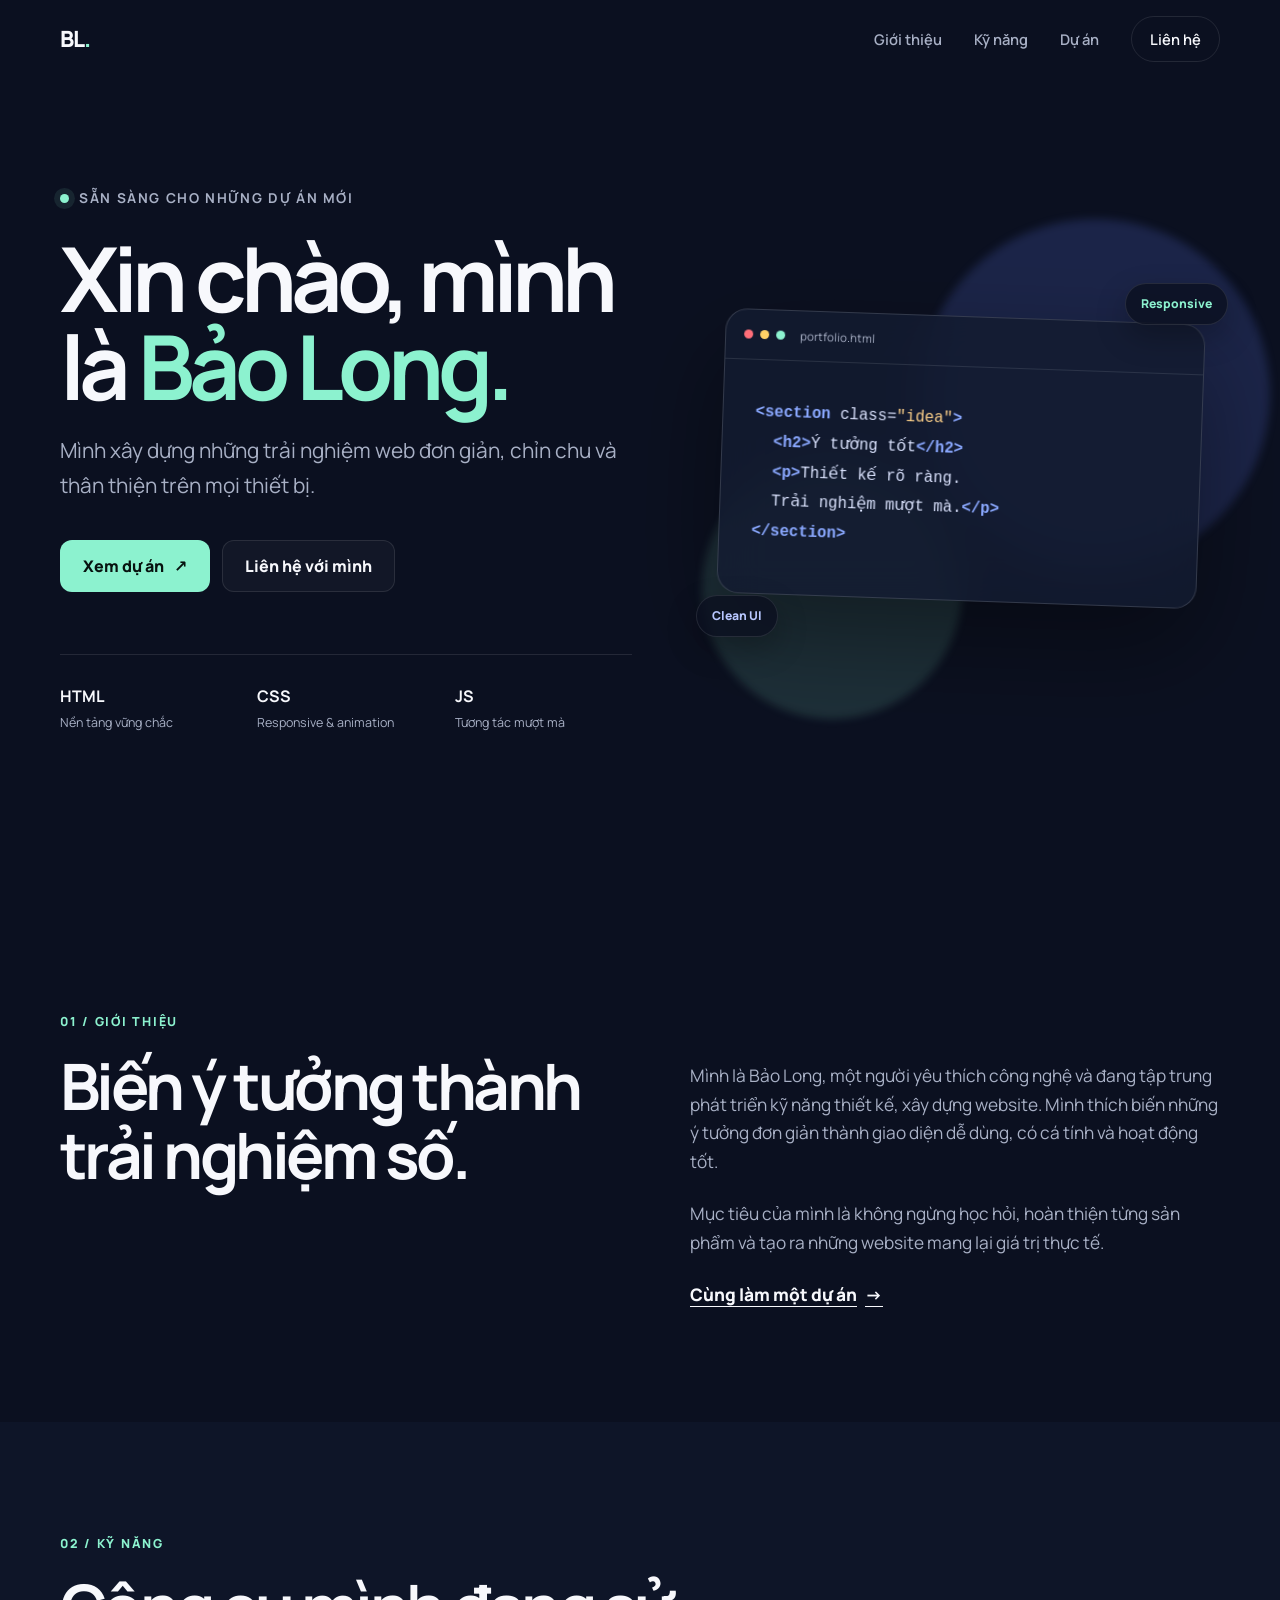
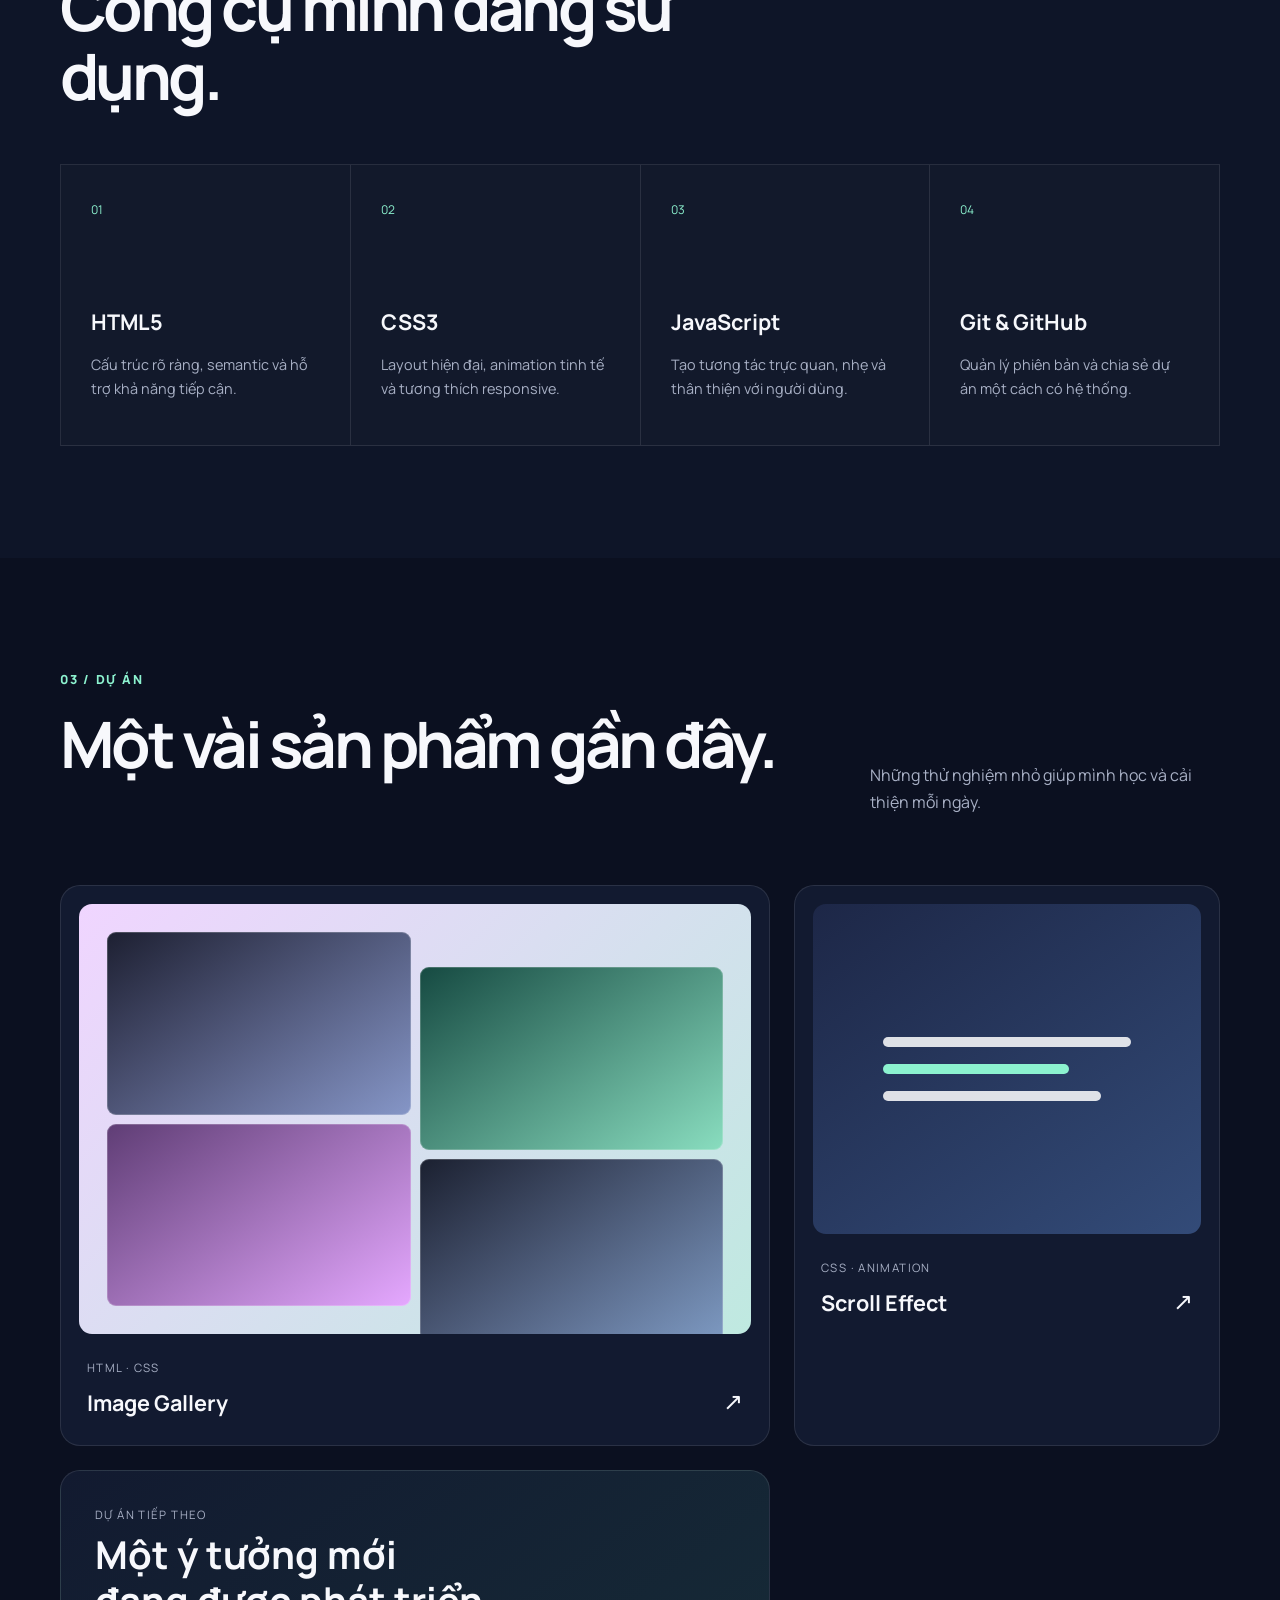
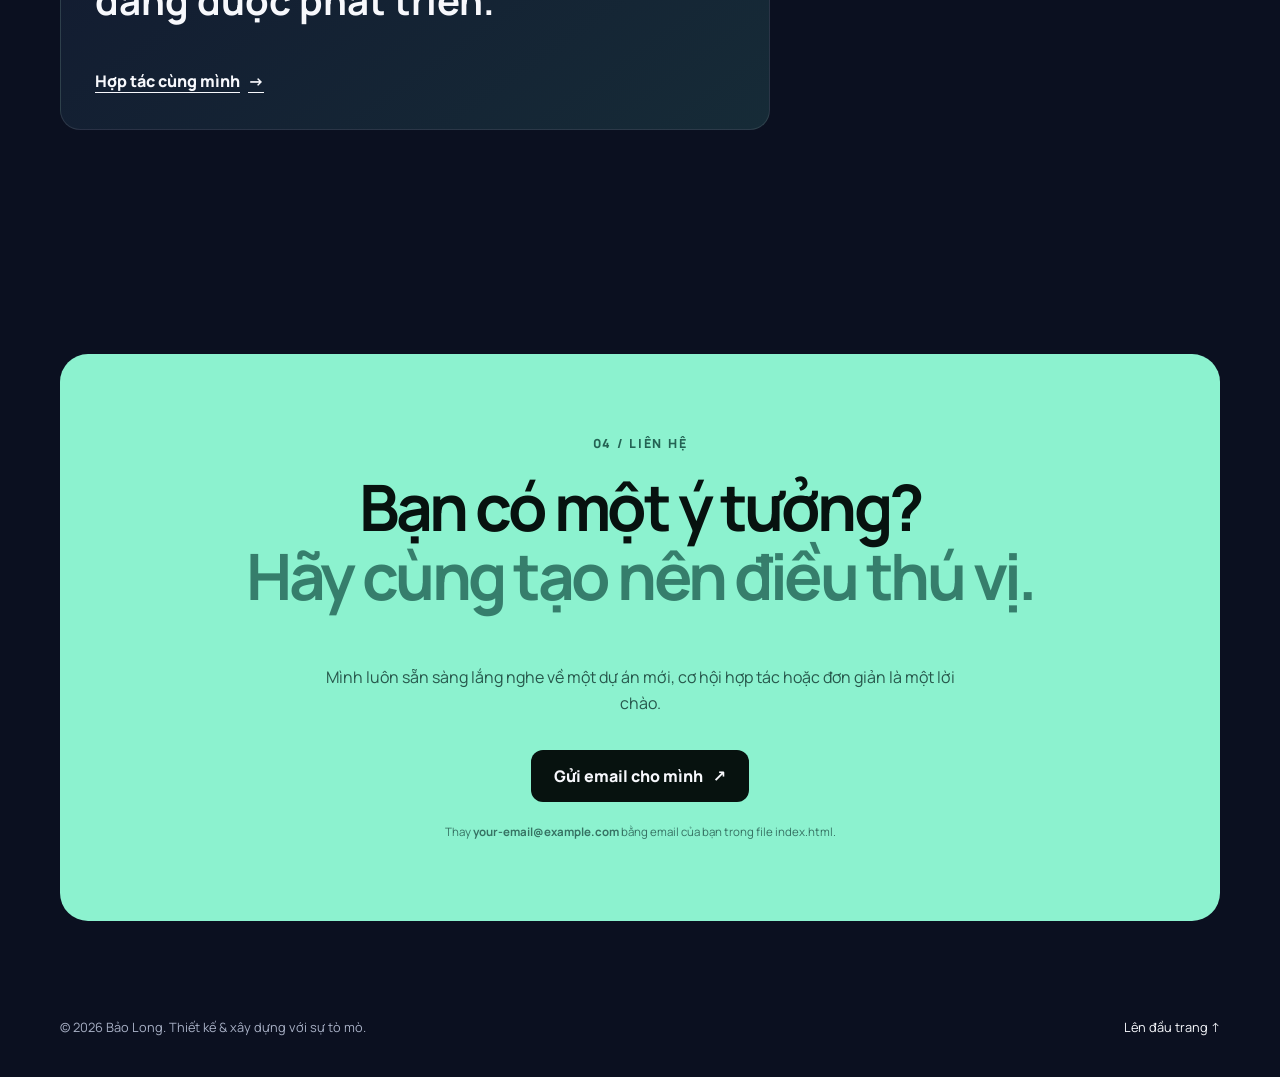
==== index.html @ 9b41d4f9 "restart project" ====
<!DOCTYPE html>
<html lang="vi">
<head>
  <meta charset="UTF-8">
  <meta name="viewport" content="width=device-width, initial-scale=1.0">
  <meta name="description" content="Portfolio cá nhân của Bảo Long — nơi giới thiệu kỹ năng, dự án và thông tin liên hệ.">
  <meta name="theme-color" content="#0b1020">
  <title>Bảo Long | Portfolio</title>
  <link rel="preconnect" href="https://fonts.googleapis.com">
  <link rel="preconnect" href="https://fonts.gstatic.com" crossorigin>
  <link href="https://fonts.googleapis.com/css2?family=Manrope:wght@400;500;600;700;800&display=swap" rel="stylesheet">
  <link rel="stylesheet" href="style.css">
  <script src="script.js" defer></script>
</head>
<body>
  <a class="skip-link" href="#main-content">Đi tới nội dung chính</a>

  <header class="site-header" id="top">
    <div class="container nav-wrap">
      <a class="logo" href="#top" aria-label="Trang chủ Bảo Long">BL<span>.</span></a>
      <button class="menu-toggle" type="button" aria-label="Mở menu" aria-expanded="false" aria-controls="main-nav">
        <span></span><span></span><span></span>
      </button>
      <nav class="main-nav" id="main-nav" aria-label="Điều hướng chính">
        <a href="#about">Giới thiệu</a>
        <a href="#skills">Kỹ năng</a>
        <a href="#projects">Dự án</a>
        <a class="nav-cta" href="#contact">Liên hệ</a>
      </nav>
    </div>
  </header>

  <main id="main-content">
    <section class="hero section">
      <div class="container hero-grid">
        <div class="hero-copy reveal">
          <p class="eyebrow"><span class="status-dot"></span> Sẵn sàng cho những dự án mới</p>
          <h1>Xin chào, mình là <span>Bảo Long.</span></h1>
          <p class="hero-lead">Mình xây dựng những trải nghiệm web đơn giản, chỉn chu và thân thiện trên mọi thiết bị.</p>
          <div class="hero-actions">
            <a class="button button-primary" href="#projects">Xem dự án <span aria-hidden="true">↗</span></a>
            <a class="button button-ghost" href="#contact">Liên hệ với mình</a>
          </div>
          <div class="hero-meta" aria-label="Thông tin nhanh">
            <div><strong>HTML</strong><span>Nền tảng vững chắc</span></div>
            <div><strong>CSS</strong><span>Responsive & animation</span></div>
            <div><strong>JS</strong><span>Tương tác mượt mà</span></div>
          </div>
        </div>
        <div class="hero-visual reveal" aria-hidden="true">
          <div class="orb orb-one"></div>
          <div class="orb orb-two"></div>
          <div class="code-card">
            <div class="code-top"><i></i><i></i><i></i><span>portfolio.html</span></div>
            <pre><code><b>&lt;section</b> class=<em>"idea"</em><b>&gt;</b>
  <b>&lt;h2&gt;</b>Ý tưởng tốt<b>&lt;/h2&gt;</b>
  <b>&lt;p&gt;</b>Thiết kế rõ ràng.
  Trải nghiệm mượt mà.<b>&lt;/p&gt;</b>
<b>&lt;/section&gt;</b></code></pre>
          </div>
          <div class="floating-tag tag-one">Responsive</div>
          <div class="floating-tag tag-two">Clean UI</div>
        </div>
      </div>
    </section>

    <section class="section" id="about">
      <div class="container about-grid">
        <div class="section-heading reveal">
          <p class="kicker">01 / Giới thiệu</p>
          <h2>Biến ý tưởng thành trải nghiệm số.</h2>
        </div>
        <div class="about-copy reveal">
          <p>Mình là Bảo Long, một người yêu thích công nghệ và đang tập trung phát triển kỹ năng thiết kế, xây dựng website. Mình thích biến những ý tưởng đơn giản thành giao diện dễ dùng, có cá tính và hoạt động tốt.</p>
          <p>Mục tiêu của mình là không ngừng học hỏi, hoàn thiện từng sản phẩm và tạo ra những website mang lại giá trị thực tế.</p>
          <a class="text-link" href="#contact">Cùng làm một dự án <span aria-hidden="true">→</span></a>
        </div>
      </div>
    </section>

    <section class="section skills-section" id="skills">
      <div class="container">
        <div class="section-heading reveal">
          <p class="kicker">02 / Kỹ năng</p>
          <h2>Công cụ mình đang sử dụng.</h2>
        </div>
        <div class="skills-grid">
          <article class="skill-card reveal"><span>01</span><h3>HTML5</h3><p>Cấu trúc rõ ràng, semantic và hỗ trợ khả năng tiếp cận.</p></article>
          <article class="skill-card reveal"><span>02</span><h3>CSS3</h3><p>Layout hiện đại, animation tinh tế và tương thích responsive.</p></article>
          <article class="skill-card reveal"><span>03</span><h3>JavaScript</h3><p>Tạo tương tác trực quan, nhẹ và thân thiện với người dùng.</p></article>
          <article class="skill-card reveal"><span>04</span><h3>Git & GitHub</h3><p>Quản lý phiên bản và chia sẻ dự án một cách có hệ thống.</p></article>
        </div>
      </div>
    </section>

    <section class="section" id="projects">
      <div class="container">
        <div class="section-heading projects-heading reveal">
          <div><p class="kicker">03 / Dự án</p><h2>Một vài sản phẩm gần đây.</h2></div>
          <p>Những thử nghiệm nhỏ giúp mình học và cải thiện mỗi ngày.</p>
        </div>
        <div class="projects-grid">
          <a class="project-card project-featured reveal" href="image.html">
            <div class="project-art art-gallery"><span></span><span></span><span></span><span></span></div>
            <div class="project-info"><div><p>HTML · CSS</p><h3>Image Gallery</h3></div><span class="project-arrow" aria-hidden="true">↗</span></div>
          </a>
          <a class="project-card reveal" href="scroll.html">
            <div class="project-art art-scroll"><div><i></i><i></i><i></i></div></div>
            <div class="project-info"><div><p>CSS · Animation</p><h3>Scroll Effect</h3></div><span class="project-arrow" aria-hidden="true">↗</span></div>
          </a>
          <article class="project-card project-next reveal">
            <div><p>Dự án tiếp theo</p><h3>Một ý tưởng mới đang được phát triển.</h3></div>
            <a class="text-link" href="#contact">Hợp tác cùng mình <span aria-hidden="true">→</span></a>
          </article>
        </div>
      </div>
    </section>

    <section class="section contact-section" id="contact">
      <div class="container contact-card reveal">
        <p class="kicker">04 / Liên hệ</p>
        <h2>Bạn có một ý tưởng?<br><span>Hãy cùng tạo nên điều thú vị.</span></h2>
        <p>Mình luôn sẵn sàng lắng nghe về một dự án mới, cơ hội hợp tác hoặc đơn giản là một lời chào.</p>
        <a class="button button-light" href="mailto:your-email@example.com">Gửi email cho mình <span aria-hidden="true">↗</span></a>
        <p class="contact-note">Thay <strong>your-email@example.com</strong> bằng email của bạn trong file index.html.</p>
      </div>
    </section>
  </main>

  <footer class="site-footer">
    <div class="container footer-inner">
      <p>© <span id="year"></span> Bảo Long. Thiết kế & xây dựng với sự tò mò.</p>
      <a href="#top">Lên đầu trang ↑</a>
    </div>
  </footer>
</body>
</html>
---- style.css ----
:root {
  --bg: #0b1020;
  --surface: #121a30;
  --surface-soft: #161f38;
  --text: #f7f8fc;
  --muted: #a8b0c5;
  --line: rgba(255,255,255,.1);
  --accent: #8cf2cf;
  --accent-2: #8aa8ff;
  --max: 1160px;
}

* { box-sizing: border-box; }
html { scroll-behavior: smooth; }
body { margin: 0; background: var(--bg); color: var(--text); font-family: "Manrope", system-ui, sans-serif; line-height: 1.65; }
a { color: inherit; }
button, a { -webkit-tap-highlight-color: transparent; }
.container { width: min(calc(100% - 40px), var(--max)); margin-inline: auto; }
.section { padding: 112px 0; scroll-margin-top: 80px; }
.skip-link { position: fixed; top: -80px; left: 16px; z-index: 99; padding: 12px 18px; border-radius: 10px; background: var(--accent); color: #07120f; font-weight: 800; transition: top .2s; }
.skip-link:focus { top: 16px; }

.site-header { position: fixed; inset: 0 0 auto; z-index: 20; border-bottom: 1px solid transparent; transition: background .3s, border-color .3s; }
.site-header.scrolled { background: rgba(11,16,32,.88); border-color: var(--line); backdrop-filter: blur(16px); }
.nav-wrap { min-height: 78px; display: flex; align-items: center; justify-content: space-between; }
.logo { font-size: 1.4rem; font-weight: 800; text-decoration: none; letter-spacing: -.04em; }
.logo span { color: var(--accent); }
.main-nav { display: flex; align-items: center; gap: 32px; }
.main-nav a { color: var(--muted); text-decoration: none; font-size: .92rem; font-weight: 600; transition: color .2s; }
.main-nav a:hover, .main-nav a:focus-visible { color: var(--text); }
.main-nav .nav-cta { padding: 10px 18px; border: 1px solid var(--line); border-radius: 999px; color: var(--text); }
.menu-toggle { display: none; width: 44px; height: 44px; border: 1px solid var(--line); border-radius: 12px; background: transparent; }
.menu-toggle span { display: block; width: 20px; height: 2px; margin: 4px auto; background: var(--text); transition: .2s; }

.hero { min-height: 100svh; display: grid; place-items: center; padding-top: 130px; overflow: hidden; }
.hero-grid { display: grid; grid-template-columns: 1.05fr .95fr; gap: 70px; align-items: center; }
.eyebrow { display: inline-flex; align-items: center; gap: 10px; margin: 0 0 24px; color: var(--muted); font-size: .85rem; font-weight: 700; text-transform: uppercase; letter-spacing: .12em; }
.status-dot { width: 9px; height: 9px; border-radius: 50%; background: var(--accent); box-shadow: 0 0 0 6px rgba(140,242,207,.09); }
h1, h2, h3, p { margin-top: 0; }
h1 { max-width: 760px; margin-bottom: 24px; font-size: clamp(3.25rem, 7vw, 6.2rem); line-height: .98; letter-spacing: -.065em; }
h1 span { color: var(--accent); }
.hero-lead { max-width: 620px; color: var(--muted); font-size: clamp(1.05rem, 2vw, 1.3rem); }
.hero-actions { display: flex; flex-wrap: wrap; gap: 12px; margin-top: 38px; }
.button { display: inline-flex; align-items: center; justify-content: center; gap: 10px; min-height: 52px; padding: 0 22px; border: 1px solid transparent; border-radius: 12px; text-decoration: none; font-weight: 800; transition: transform .2s, background .2s, border-color .2s; }
.button:hover { transform: translateY(-2px); }
.button-primary { background: var(--accent); color: #07120f; }
.button-ghost { border-color: var(--line); background: rgba(255,255,255,.03); }
.hero-meta { display: grid; grid-template-columns: repeat(3, 1fr); gap: 20px; margin-top: 62px; padding-top: 28px; border-top: 1px solid var(--line); }
.hero-meta strong, .hero-meta span { display: block; }
.hero-meta strong { margin-bottom: 4px; font-size: 1rem; }
.hero-meta span { color: var(--muted); font-size: .78rem; }
.hero-visual { position: relative; min-height: 520px; display: grid; place-items: center; }
.code-card { position: relative; z-index: 2; width: min(100%, 480px); border: 1px solid rgba(255,255,255,.14); border-radius: 22px; overflow: hidden; background: rgba(18,26,48,.85); box-shadow: 0 40px 100px rgba(0,0,0,.4); transform: rotate(2deg); backdrop-filter: blur(20px); }
.code-top { display: flex; align-items: center; gap: 7px; padding: 15px 18px; border-bottom: 1px solid var(--line); color: var(--muted); font-size: .72rem; }
.code-top i { width: 9px; height: 9px; border-radius: 50%; background: #ff6e79; }
.code-top i:nth-child(2) { background: #ffd166; }
.code-top i:nth-child(3) { background: var(--accent); }
.code-top span { margin-left: 8px; }
pre { margin: 0; padding: 38px 32px 46px; color: #dce4ff; font: 500 clamp(.78rem, 1.5vw, .98rem)/1.9 ui-monospace, SFMono-Regular, Consolas, monospace; white-space: pre-wrap; }
code b { color: #8aa8ff; } code em { color: #ffd28a; font-style: normal; }
.orb { position: absolute; border-radius: 50%; filter: blur(4px); }
.orb-one { width: 350px; height: 350px; background: rgba(99,130,255,.18); top: 20px; right: -50px; }
.orb-two { width: 260px; height: 260px; background: rgba(140,242,207,.14); bottom: 0; left: 0; }
.floating-tag { position: absolute; z-index: 3; padding: 10px 15px; border: 1px solid var(--line); border-radius: 999px; background: rgba(11,16,32,.82); color: var(--accent); font-size: .76rem; font-weight: 800; box-shadow: 0 12px 30px rgba(0,0,0,.25); }
.tag-one { top: 84px; right: -8px; } .tag-two { bottom: 82px; left: -6px; color: #b8c7ff; }

.section-heading { max-width: 720px; margin-bottom: 54px; }
.kicker { margin-bottom: 18px; color: var(--accent); font-size: .78rem; font-weight: 800; text-transform: uppercase; letter-spacing: .14em; }
h2 { font-size: clamp(2.25rem, 5vw, 4.2rem); line-height: 1.08; letter-spacing: -.055em; }
.about-grid { display: grid; grid-template-columns: 1fr 1fr; gap: 100px; align-items: start; }
.about-copy { padding-top: 50px; color: var(--muted); font-size: 1.08rem; }
.about-copy p { margin-bottom: 24px; }
.text-link { display: inline-flex; gap: 8px; color: var(--text); font-weight: 800; text-underline-offset: 5px; }
.skills-section { background: #0e1528; }
.skills-grid { display: grid; grid-template-columns: repeat(4, 1fr); border-top: 1px solid var(--line); border-left: 1px solid var(--line); }
.skill-card { min-height: 280px; padding: 30px; border-right: 1px solid var(--line); border-bottom: 1px solid var(--line); background: rgba(255,255,255,.015); transition: background .25s, transform .25s; }
.skill-card:hover { z-index: 1; background: var(--surface-soft); transform: translateY(-6px); }
.skill-card > span { color: var(--accent); font-size: .75rem; }
.skill-card h3 { margin: 82px 0 14px; font-size: 1.35rem; }
.skill-card p { color: var(--muted); font-size: .9rem; }
.projects-heading { max-width: none; display: flex; align-items: end; justify-content: space-between; gap: 40px; }
.projects-heading > p { max-width: 350px; color: var(--muted); }
.projects-grid { display: grid; grid-template-columns: 1.25fr .75fr; gap: 24px; }
.project-card { display: block; padding: 18px; border: 1px solid var(--line); border-radius: 20px; background: var(--surface); text-decoration: none; transition: transform .25s, border-color .25s; }
.project-card:hover { transform: translateY(-5px); border-color: rgba(140,242,207,.4); }
.project-art { height: 330px; border-radius: 13px; overflow: hidden; background: #d8deff; }
.project-featured .project-art { height: 430px; }
.art-gallery { display: grid; grid-template-columns: 1fr 1fr; gap: 9px; padding: 28px; background: linear-gradient(135deg, #f0d5ff, #bfe9e0); }
.art-gallery span { border-radius: 9px; background: linear-gradient(145deg, rgba(11,16,32,.92), rgba(89,111,177,.65)); box-shadow: inset 0 0 0 1px rgba(255,255,255,.2); }
.art-gallery span:nth-child(2) { transform: translateY(35px); background: linear-gradient(145deg, #164a42, #89ddbf); }
.art-gallery span:nth-child(3) { background: linear-gradient(145deg, #5f3d75, #e5a8ff); }
.art-gallery span:nth-child(4) { transform: translateY(35px); }
.art-scroll { display: grid; place-items: center; background: linear-gradient(145deg, #1d2747, #334b78); }
.art-scroll > div { width: 64%; }
.art-scroll i { display: block; height: 10px; margin: 17px 0; border-radius: 99px; background: rgba(255,255,255,.85); }
.art-scroll i:nth-child(2) { width: 75%; background: var(--accent); }
.art-scroll i:nth-child(3) { width: 88%; }
.project-info { display: flex; justify-content: space-between; align-items: end; padding: 24px 8px 6px; }
.project-info p, .project-next p { margin-bottom: 8px; color: var(--muted); font-size: .72rem; text-transform: uppercase; letter-spacing: .12em; }
.project-info h3 { margin: 0; font-size: 1.35rem; }
.project-arrow { font-size: 1.5rem; }
.project-next { min-height: 260px; display: flex; flex-direction: column; justify-content: space-between; padding: 34px; background: linear-gradient(145deg, var(--surface), #162b37); }
.project-next h3 { max-width: 400px; font-size: clamp(1.5rem, 3vw, 2.4rem); line-height: 1.2; }
.contact-section { padding-bottom: 70px; }
.contact-card { padding: 80px; border-radius: 28px; background: var(--accent); color: #07120f; text-align: center; }
.contact-card .kicker { color: #246354; }
.contact-card h2 span { color: #367e6c; }
.contact-card > p:not(.kicker):not(.contact-note) { max-width: 650px; margin: 0 auto 34px; color: #27584c; }
.button-light { background: #07120f; color: var(--text); }
.contact-note { margin: 20px 0 0; font-size: .72rem; color: #367263; }
.site-footer { padding: 26px 0 38px; }
.footer-inner { display: flex; justify-content: space-between; gap: 20px; color: var(--muted); font-size: .8rem; }
.footer-inner p { margin: 0; }
.footer-inner a { text-decoration: none; color: var(--text); }

.reveal { opacity: 0; transform: translateY(24px); transition: opacity .7s ease, transform .7s ease; }
.reveal.visible { opacity: 1; transform: none; }
@media (prefers-reduced-motion: reduce) { html { scroll-behavior: auto; } .reveal { opacity: 1; transform: none; transition: none; } * { animation: none !important; } }

@media (max-width: 900px) {
  .section { padding: 88px 0; }
  .hero-grid, .about-grid { grid-template-columns: 1fr; gap: 42px; }
  .hero { padding-top: 140px; }
  .hero-visual { min-height: 400px; }
  .skills-grid { grid-template-columns: 1fr 1fr; }
  .projects-grid { grid-template-columns: 1fr; }
  .project-featured .project-art, .project-art { height: 360px; }
  .about-copy { padding-top: 0; }
}

@media (max-width: 680px) {
  .container { width: min(calc(100% - 28px), var(--max)); }
  .section { padding: 74px 0; }
  .nav-wrap { min-height: 68px; }
  .menu-toggle { display: block; z-index: 2; }
  .main-nav { position: absolute; top: 68px; left: 14px; right: 14px; display: none; flex-direction: column; align-items: stretch; gap: 4px; padding: 12px; border: 1px solid var(--line); border-radius: 16px; background: #10172b; box-shadow: 0 20px 50px rgba(0,0,0,.4); }
  .main-nav.open { display: flex; }
  .main-nav a { padding: 12px; }
  .main-nav .nav-cta { border: 0; border-radius: 9px; background: rgba(255,255,255,.05); }
  .menu-toggle.active span:nth-child(1) { transform: translateY(6px) rotate(45deg); }
  .menu-toggle.active span:nth-child(2) { opacity: 0; }
  .menu-toggle.active span:nth-child(3) { transform: translateY(-6px) rotate(-45deg); }
  .hero { min-height: auto; padding: 125px 0 70px; }
  h1 { font-size: clamp(3rem, 15vw, 4.5rem); }
  .hero-meta { grid-template-columns: 1fr; gap: 14px; }
  .hero-meta div { display: flex; justify-content: space-between; }
  .hero-visual { min-height: 330px; }
  .code-card { width: 94%; }
  pre { padding: 30px 20px 36px; }
  .floating-tag { display: none; }
  .skills-grid { grid-template-columns: 1fr; }
  .skill-card { min-height: 220px; }
  .skill-card h3 { margin-top: 48px; }
  .projects-heading { display: block; }
  .project-featured .project-art, .project-art { height: 280px; }
  .contact-card { padding: 56px 22px; border-radius: 20px; }
  .footer-inner { flex-direction: column; }
}
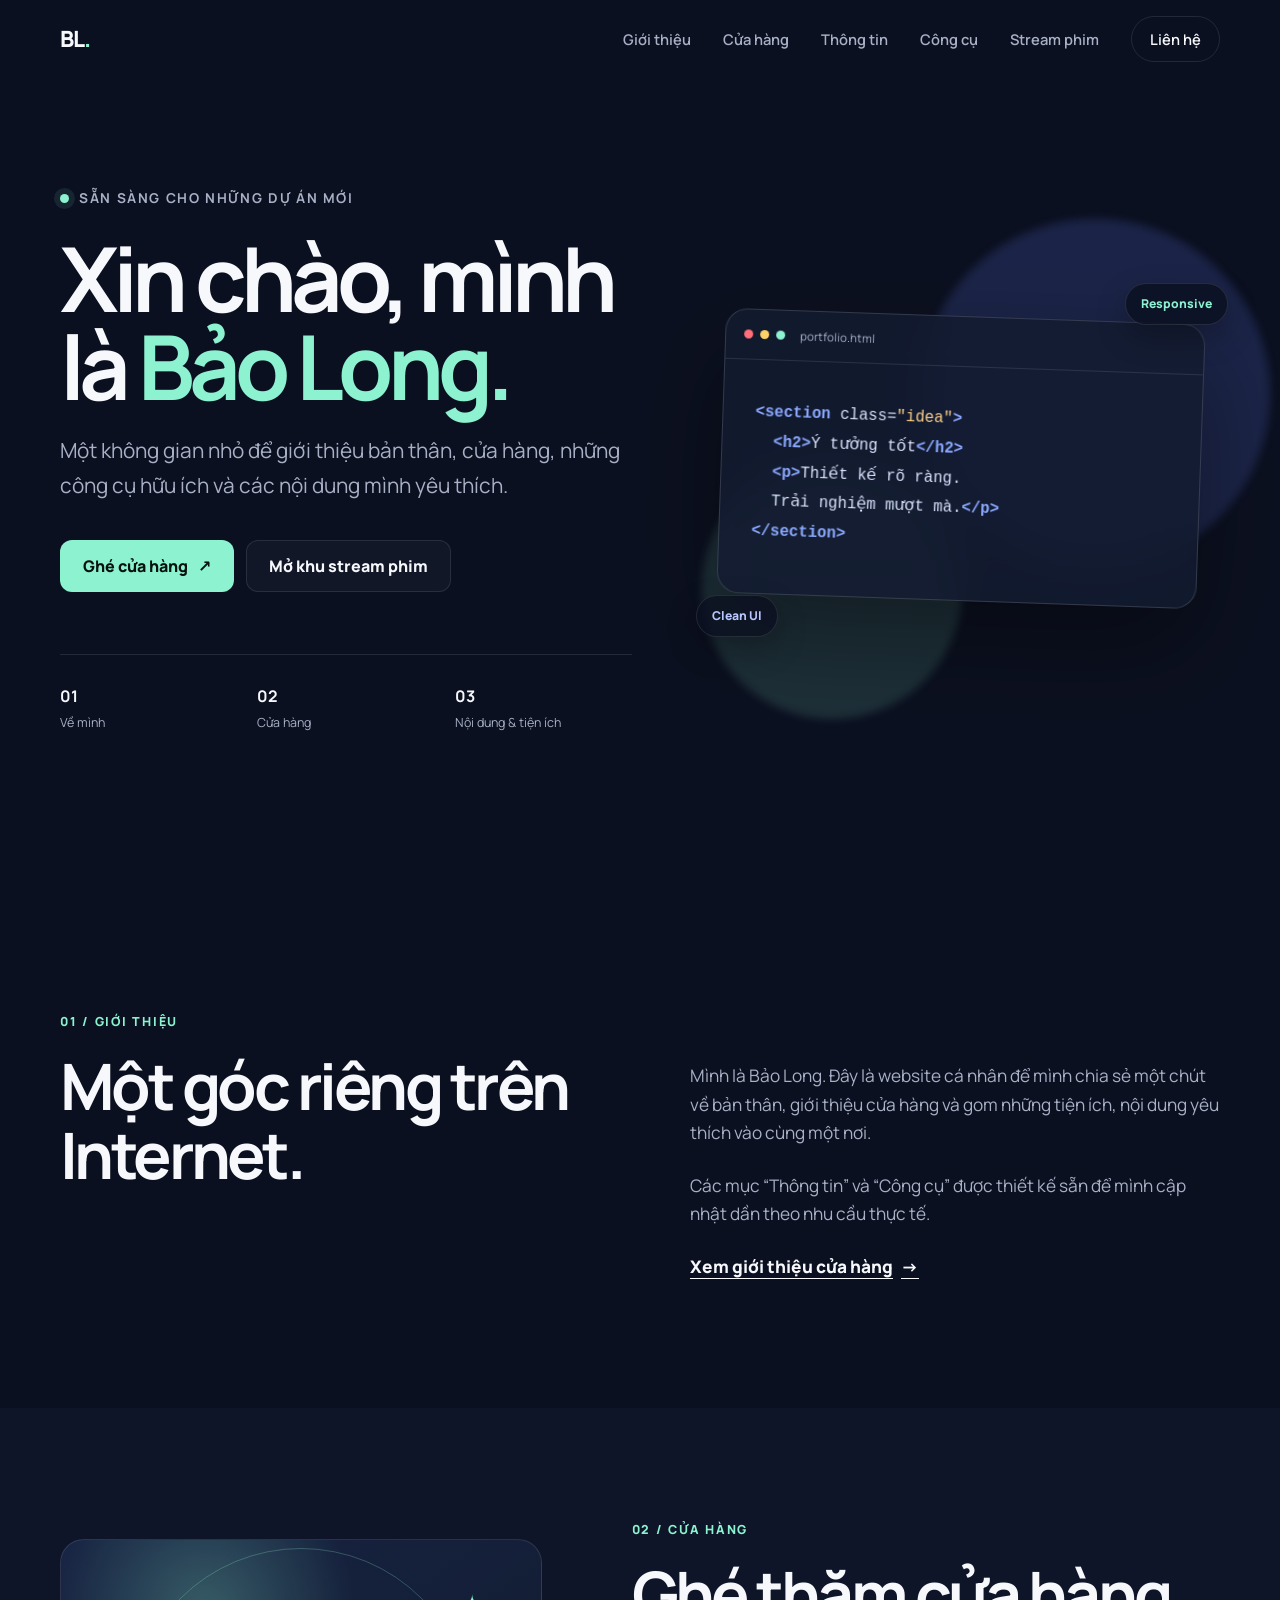
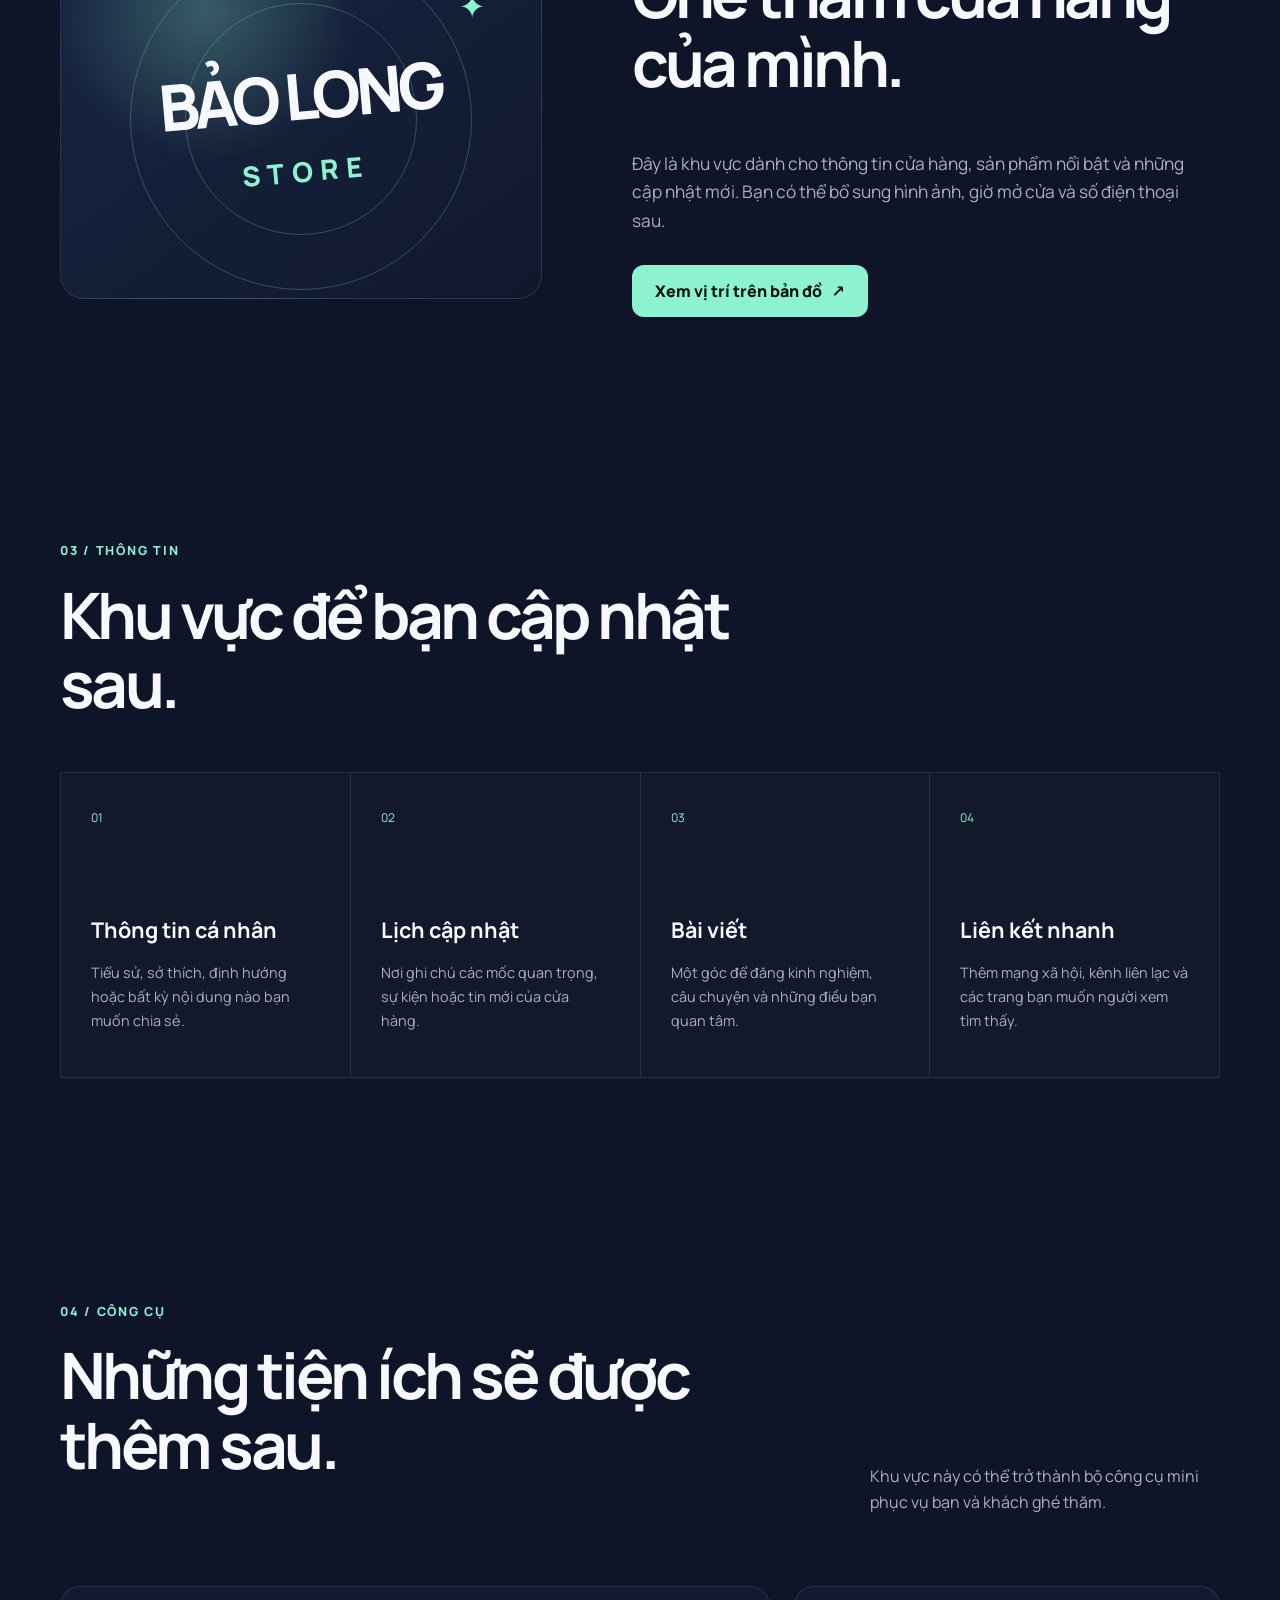
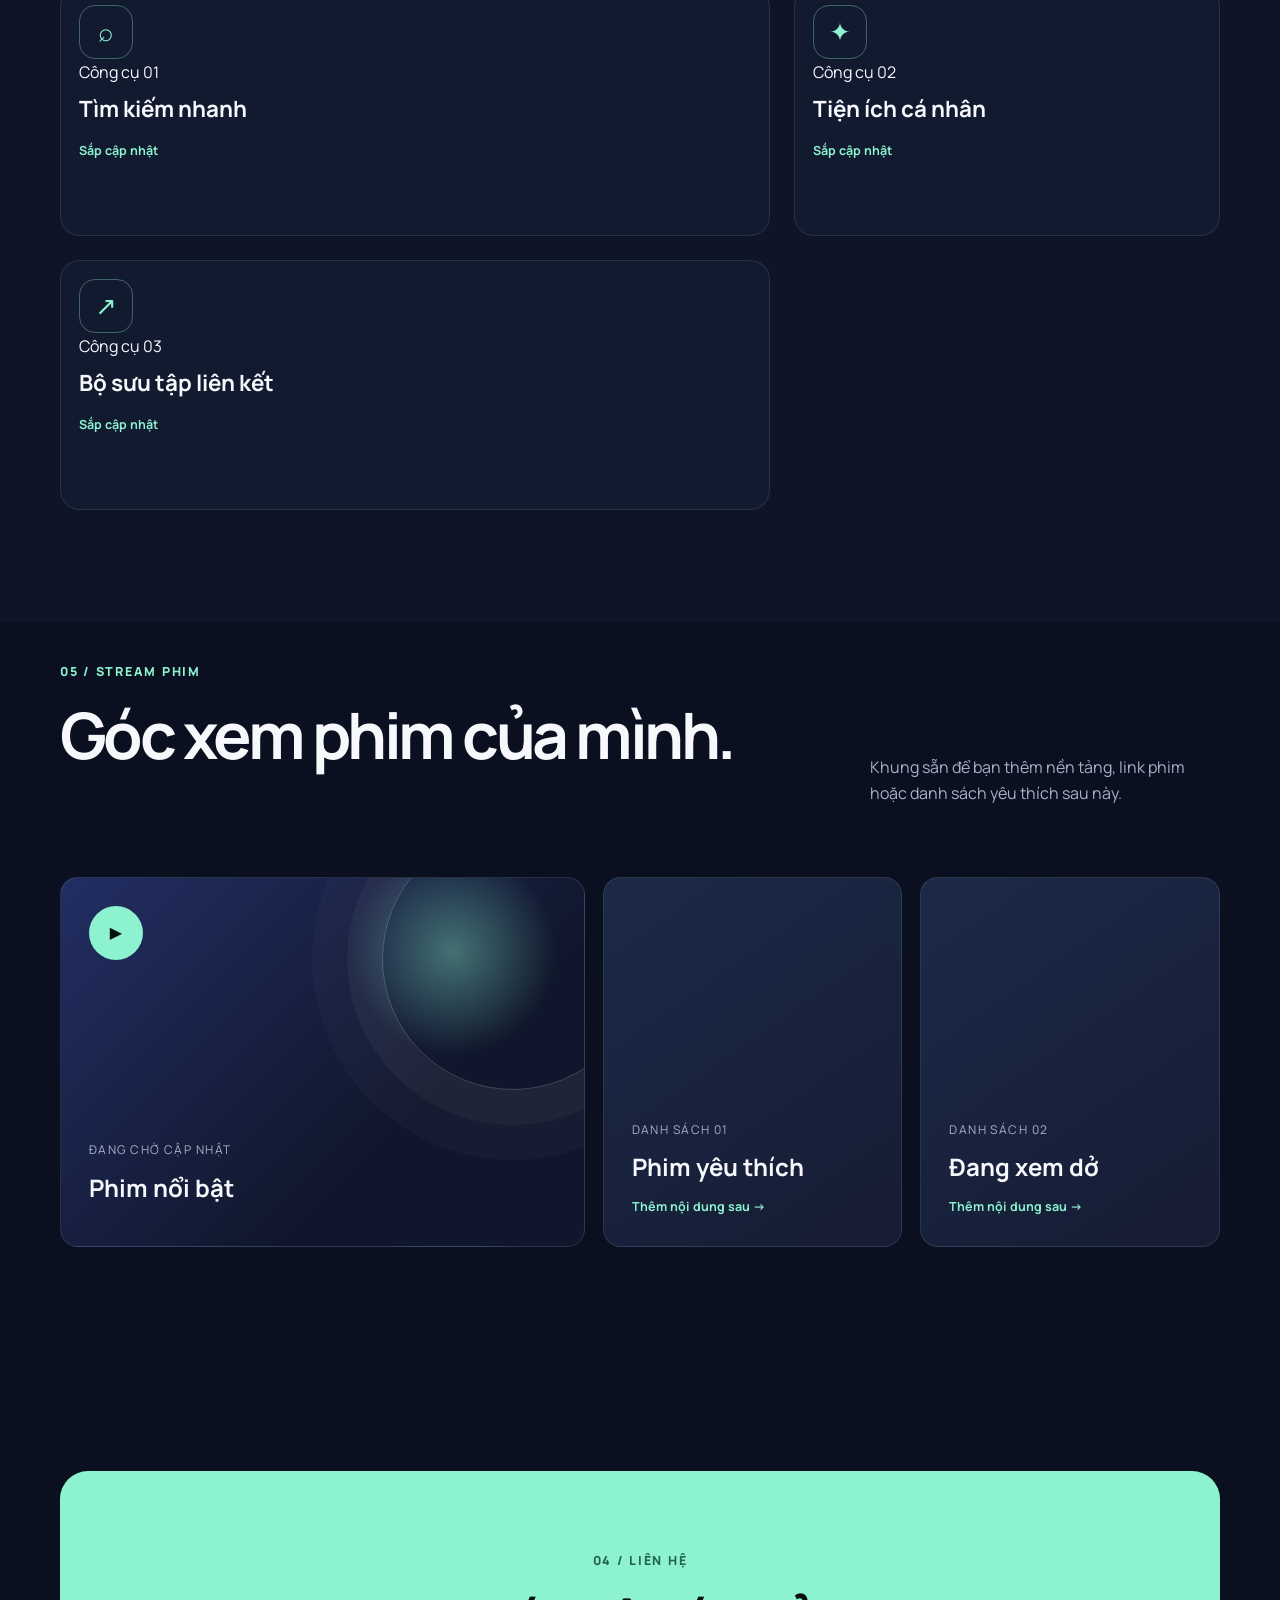
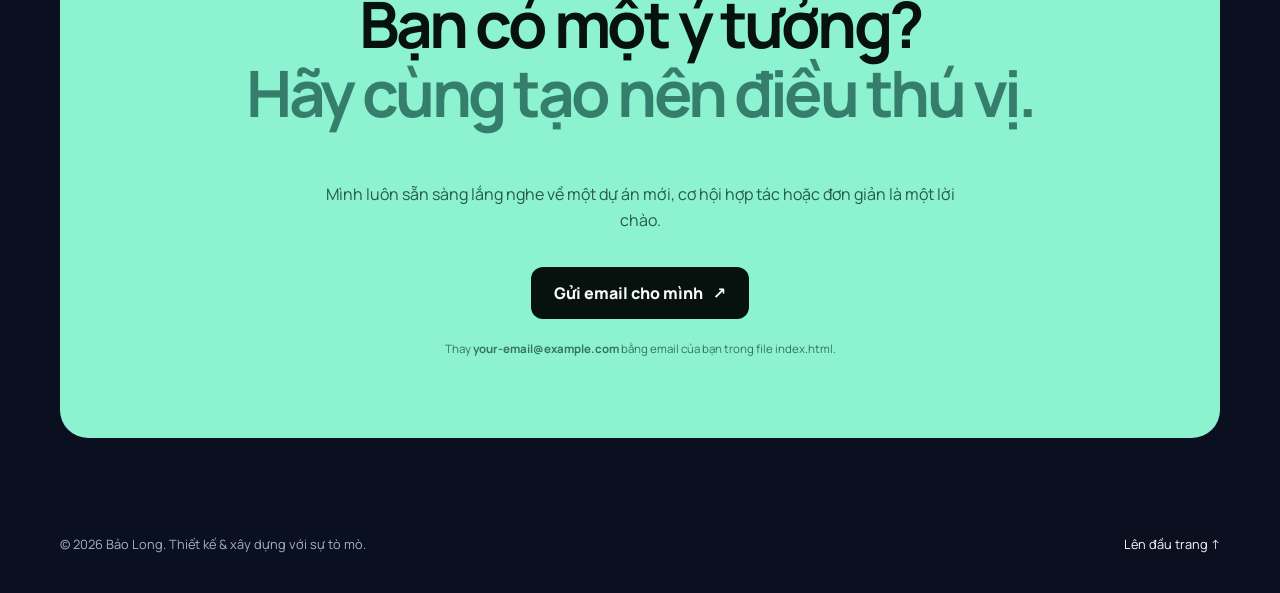
==== commit 68baed3a: "Rebuild" ====
--- a/index.html
+++ b/index.html
@@ -23,8 +23,10 @@
       </button>
       <nav class="main-nav" id="main-nav" aria-label="Điều hướng chính">
         <a href="#about">Giới thiệu</a>
-        <a href="#skills">Kỹ năng</a>
-        <a href="#projects">Dự án</a>
+        <a href="#store">Cửa hàng</a>
+        <a href="#info">Thông tin</a>
+        <a href="#tools">Công cụ</a>
+        <a href="#movies">Stream phim</a>
         <a class="nav-cta" href="#contact">Liên hệ</a>
       </nav>
     </div>
@@ -36,15 +38,15 @@
         <div class="hero-copy reveal">
           <p class="eyebrow"><span class="status-dot"></span> Sẵn sàng cho những dự án mới</p>
           <h1>Xin chào, mình là <span>Bảo Long.</span></h1>
-          <p class="hero-lead">Mình xây dựng những trải nghiệm web đơn giản, chỉn chu và thân thiện trên mọi thiết bị.</p>
+          <p class="hero-lead">Một không gian nhỏ để giới thiệu bản thân, cửa hàng, những công cụ hữu ích và các nội dung mình yêu thích.</p>
           <div class="hero-actions">
-            <a class="button button-primary" href="#projects">Xem dự án <span aria-hidden="true">↗</span></a>
-            <a class="button button-ghost" href="#contact">Liên hệ với mình</a>
+            <a class="button button-primary" href="#store">Ghé cửa hàng <span aria-hidden="true">↗</span></a>
+            <a class="button button-ghost" href="#movies">Mở khu stream phim</a>
           </div>
           <div class="hero-meta" aria-label="Thông tin nhanh">
-            <div><strong>HTML</strong><span>Nền tảng vững chắc</span></div>
-            <div><strong>CSS</strong><span>Responsive & animation</span></div>
-            <div><strong>JS</strong><span>Tương tác mượt mà</span></div>
+            <div><strong>01</strong><span>Về mình</span></div>
+            <div><strong>02</strong><span>Cửa hàng</span></div>
+            <div><strong>03</strong><span>Nội dung & tiện ích</span></div>
           </div>
         </div>
         <div class="hero-visual reveal" aria-hidden="true">
@@ -68,50 +70,67 @@
       <div class="container about-grid">
         <div class="section-heading reveal">
           <p class="kicker">01 / Giới thiệu</p>
-          <h2>Biến ý tưởng thành trải nghiệm số.</h2>
+          <h2>Một góc riêng trên Internet.</h2>
         </div>
         <div class="about-copy reveal">
-          <p>Mình là Bảo Long, một người yêu thích công nghệ và đang tập trung phát triển kỹ năng thiết kế, xây dựng website. Mình thích biến những ý tưởng đơn giản thành giao diện dễ dùng, có cá tính và hoạt động tốt.</p>
-          <p>Mục tiêu của mình là không ngừng học hỏi, hoàn thiện từng sản phẩm và tạo ra những website mang lại giá trị thực tế.</p>
-          <a class="text-link" href="#contact">Cùng làm một dự án <span aria-hidden="true">→</span></a>
+          <p>Mình là Bảo Long. Đây là website cá nhân để mình chia sẻ một chút về bản thân, giới thiệu cửa hàng và gom những tiện ích, nội dung yêu thích vào cùng một nơi.</p>
+          <p>Các mục “Thông tin” và “Công cụ” được thiết kế sẵn để mình cập nhật dần theo nhu cầu thực tế.</p>
+          <a class="text-link" href="#store">Xem giới thiệu cửa hàng <span aria-hidden="true">→</span></a>
         </div>
       </div>
     </section>
 
-    <section class="section skills-section" id="skills">
-      <div class="container">
-        <div class="section-heading reveal">
-          <p class="kicker">02 / Kỹ năng</p>
-          <h2>Công cụ mình đang sử dụng.</h2>
-        </div>
-        <div class="skills-grid">
-          <article class="skill-card reveal"><span>01</span><h3>HTML5</h3><p>Cấu trúc rõ ràng, semantic và hỗ trợ khả năng tiếp cận.</p></article>
-          <article class="skill-card reveal"><span>02</span><h3>CSS3</h3><p>Layout hiện đại, animation tinh tế và tương thích responsive.</p></article>
-          <article class="skill-card reveal"><span>03</span><h3>JavaScript</h3><p>Tạo tương tác trực quan, nhẹ và thân thiện với người dùng.</p></article>
-          <article class="skill-card reveal"><span>04</span><h3>Git & GitHub</h3><p>Quản lý phiên bản và chia sẻ dự án một cách có hệ thống.</p></article>
+    <section class="section store-section" id="store">
+      <div class="container store-grid">
+        <div class="store-visual reveal"><div class="store-sign">BẢO LONG<span>STORE</span></div><div class="store-sparkle">✦</div></div>
+        <div class="store-copy reveal">
+          <p class="kicker">02 / Cửa hàng</p>
+          <h2>Ghé thăm cửa hàng của mình.</h2>
+          <p>Đây là khu vực dành cho thông tin cửa hàng, sản phẩm nổi bật và những cập nhật mới. Bạn có thể bổ sung hình ảnh, giờ mở cửa và số điện thoại sau.</p>
+          <a class="button button-primary" href="https://maps.app.goo.gl/7ZefeHJxHjEDGv92A" target="_blank" rel="noopener">Xem vị trí trên bản đồ <span aria-hidden="true">↗</span></a>
         </div>
       </div>
     </section>
 
-    <section class="section" id="projects">
+    <section class="section skills-section" id="info">
+      <div class="container">
+        <div class="section-heading reveal">
+          <p class="kicker">03 / Thông tin</p>
+          <h2>Khu vực để bạn cập nhật sau.</h2>
+        </div>
+        <div class="skills-grid">
+          <article class="skill-card reveal"><span>01</span><h3>Thông tin cá nhân</h3><p>Tiểu sử, sở thích, định hướng hoặc bất kỳ nội dung nào bạn muốn chia sẻ.</p></article>
+          <article class="skill-card reveal"><span>02</span><h3>Lịch cập nhật</h3><p>Nơi ghi chú các mốc quan trọng, sự kiện hoặc tin mới của cửa hàng.</p></article>
+          <article class="skill-card reveal"><span>03</span><h3>Bài viết</h3><p>Một góc để đăng kinh nghiệm, câu chuyện và những điều bạn quan tâm.</p></article>
+          <article class="skill-card reveal"><span>04</span><h3>Liên kết nhanh</h3><p>Thêm mạng xã hội, kênh liên lạc và các trang bạn muốn người xem tìm thấy.</p></article>
+        </div>
+      </div>
+    </section>
+
+    <section class="section tools-section" id="tools">
       <div class="container">
         <div class="section-heading projects-heading reveal">
-          <div><p class="kicker">03 / Dự án</p><h2>Một vài sản phẩm gần đây.</h2></div>
-          <p>Những thử nghiệm nhỏ giúp mình học và cải thiện mỗi ngày.</p>
+          <div><p class="kicker">04 / Công cụ</p><h2>Những tiện ích sẽ được thêm sau.</h2></div>
+          <p>Khu vực này có thể trở thành bộ công cụ mini phục vụ bạn và khách ghé thăm.</p>
         </div>
         <div class="projects-grid">
-          <a class="project-card project-featured reveal" href="image.html">
-            <div class="project-art art-gallery"><span></span><span></span><span></span><span></span></div>
-            <div class="project-info"><div><p>HTML · CSS</p><h3>Image Gallery</h3></div><span class="project-arrow" aria-hidden="true">↗</span></div>
-          </a>
-          <a class="project-card reveal" href="scroll.html">
-            <div class="project-art art-scroll"><div><i></i><i></i><i></i></div></div>
-            <div class="project-info"><div><p>CSS · Animation</p><h3>Scroll Effect</h3></div><span class="project-arrow" aria-hidden="true">↗</span></div>
-          </a>
-          <article class="project-card project-next reveal">
-            <div><p>Dự án tiếp theo</p><h3>Một ý tưởng mới đang được phát triển.</h3></div>
-            <a class="text-link" href="#contact">Hợp tác cùng mình <span aria-hidden="true">→</span></a>
-          </article>
+          <article class="project-card tool-card reveal"><div class="tool-icon">⌕</div><div><p>Công cụ 01</p><h3>Tìm kiếm nhanh</h3><span class="coming-soon">Sắp cập nhật</span></div></article>
+          <article class="project-card tool-card reveal"><div class="tool-icon">✦</div><div><p>Công cụ 02</p><h3>Tiện ích cá nhân</h3><span class="coming-soon">Sắp cập nhật</span></div></article>
+          <article class="project-card tool-card reveal"><div class="tool-icon">↗</div><div><p>Công cụ 03</p><h3>Bộ sưu tập liên kết</h3><span class="coming-soon">Sắp cập nhật</span></div></article>
+        </div>
+      </div>
+    </section>
+
+    <section class="section movies-section" id="movies">
+      <div class="container">
+        <div class="section-heading projects-heading reveal">
+          <div><p class="kicker">05 / Stream phim</p><h2>Góc xem phim của mình.</h2></div>
+          <p>Khung sẵn để bạn thêm nền tảng, link phim hoặc danh sách yêu thích sau này.</p>
+        </div>
+        <div class="movie-grid">
+          <article class="movie-card movie-main reveal"><div class="play-button">▶</div><div><p>Đang chờ cập nhật</p><h3>Phim nổi bật</h3></div></article>
+          <article class="movie-card reveal"><p>Danh sách 01</p><h3>Phim yêu thích</h3><span>Thêm nội dung sau →</span></article>
+          <article class="movie-card reveal"><p>Danh sách 02</p><h3>Đang xem dở</h3><span>Thêm nội dung sau →</span></article>
         </div>
       </div>
     </section>
--- a/style.css
+++ b/style.css
@@ -71,6 +71,30 @@
 .about-copy { padding-top: 50px; color: var(--muted); font-size: 1.08rem; }
 .about-copy p { margin-bottom: 24px; }
 .text-link { display: inline-flex; gap: 8px; color: var(--text); font-weight: 800; text-underline-offset: 5px; }
+.store-section { background: #0e1528; }
+.store-grid { display: grid; grid-template-columns: .9fr 1.1fr; gap: 90px; align-items: center; }
+.store-visual { position: relative; min-height: 360px; display: grid; place-items: center; overflow: hidden; border: 1px solid var(--line); border-radius: 24px; background: radial-gradient(circle at 30% 20%, rgba(140,242,207,.28), transparent 34%), linear-gradient(145deg, #182544, #10182c); }
+.store-visual::before, .store-visual::after { content: ""; position: absolute; border: 1px solid rgba(140,242,207,.25); border-radius: 50%; }
+.store-visual::before { width: 340px; height: 340px; }
+.store-visual::after { width: 230px; height: 230px; }
+.store-sign { position: relative; z-index: 1; text-align: center; font-size: clamp(2rem, 5vw, 4rem); font-weight: 800; letter-spacing: -.08em; transform: rotate(-5deg); }
+.store-sign span { display: block; color: var(--accent); font-size: .43em; letter-spacing: .28em; }
+.store-sparkle { position: absolute; top: 40px; right: 55px; color: var(--accent); font-size: 2rem; }
+.store-copy p:not(.kicker) { max-width: 570px; margin-bottom: 30px; color: var(--muted); font-size: 1.08rem; }
+.tools-section { background: #0e1528; }
+.tool-card { min-height: 250px; display: flex; flex-direction: column; justify-content: space-between; background: var(--surface-soft); }
+.tool-icon { display: grid; width: 54px; height: 54px; place-items: center; border: 1px solid rgba(140,242,207,.35); border-radius: 16px; color: var(--accent); font-size: 1.6rem; }
+.tool-card h3 { margin: 0 0 8px; font-size: 1.4rem; }
+.tool-card p { margin-bottom: 6px; }
+.coming-soon, .movie-card span { color: var(--accent); font-size: .78rem; font-weight: 700; }
+.movies-section { padding-top: 40px; }
+.movie-grid { display: grid; grid-template-columns: 1.4fr .8fr .8fr; gap: 18px; }
+.movie-card { min-height: 260px; display: flex; flex-direction: column; justify-content: end; padding: 28px; border: 1px solid var(--line); border-radius: 18px; background: linear-gradient(145deg, #1b2948, #161c33); }
+.movie-card p { margin-bottom: 8px; color: var(--muted); font-size: .75rem; text-transform: uppercase; letter-spacing: .12em; }
+.movie-card h3 { margin-bottom: 10px; font-size: 1.5rem; }
+.movie-main { position: relative; min-height: 370px; overflow: hidden; background: radial-gradient(circle at 75% 20%, rgba(140,242,207,.4), transparent 21%), linear-gradient(135deg, #222e63, #10172c 65%); }
+.movie-main::before { content: ""; position: absolute; width: 260px; height: 260px; right: -60px; top: -50px; border-radius: 50%; border: 1px solid rgba(255,255,255,.2); box-shadow: 0 0 0 35px rgba(255,255,255,.04), 0 0 0 70px rgba(255,255,255,.025); }
+.play-button { position: absolute; top: 28px; left: 28px; display: grid; width: 54px; height: 54px; place-items: center; border-radius: 50%; background: var(--accent); color: #07120f; }
 .skills-section { background: #0e1528; }
 .skills-grid { display: grid; grid-template-columns: repeat(4, 1fr); border-top: 1px solid var(--line); border-left: 1px solid var(--line); }
 .skill-card { min-height: 280px; padding: 30px; border-right: 1px solid var(--line); border-bottom: 1px solid var(--line); background: rgba(255,255,255,.015); transition: background .25s, transform .25s; }
@@ -119,11 +143,13 @@
 
 @media (max-width: 900px) {
   .section { padding: 88px 0; }
-  .hero-grid, .about-grid { grid-template-columns: 1fr; gap: 42px; }
+  .hero-grid, .about-grid, .store-grid { grid-template-columns: 1fr; gap: 42px; }
   .hero { padding-top: 140px; }
   .hero-visual { min-height: 400px; }
   .skills-grid { grid-template-columns: 1fr 1fr; }
   .projects-grid { grid-template-columns: 1fr; }
+  .movie-grid { grid-template-columns: 1fr 1fr; }
+  .movie-main { grid-column: 1 / -1; }
   .project-featured .project-art, .project-art { height: 360px; }
   .about-copy { padding-top: 0; }
 }
@@ -153,6 +179,8 @@
   .skill-card h3 { margin-top: 48px; }
   .projects-heading { display: block; }
   .project-featured .project-art, .project-art { height: 280px; }
+  .movie-grid { grid-template-columns: 1fr; }
+  .movie-main { grid-column: auto; }
   .contact-card { padding: 56px 22px; border-radius: 20px; }
   .footer-inner { flex-direction: column; }
 }
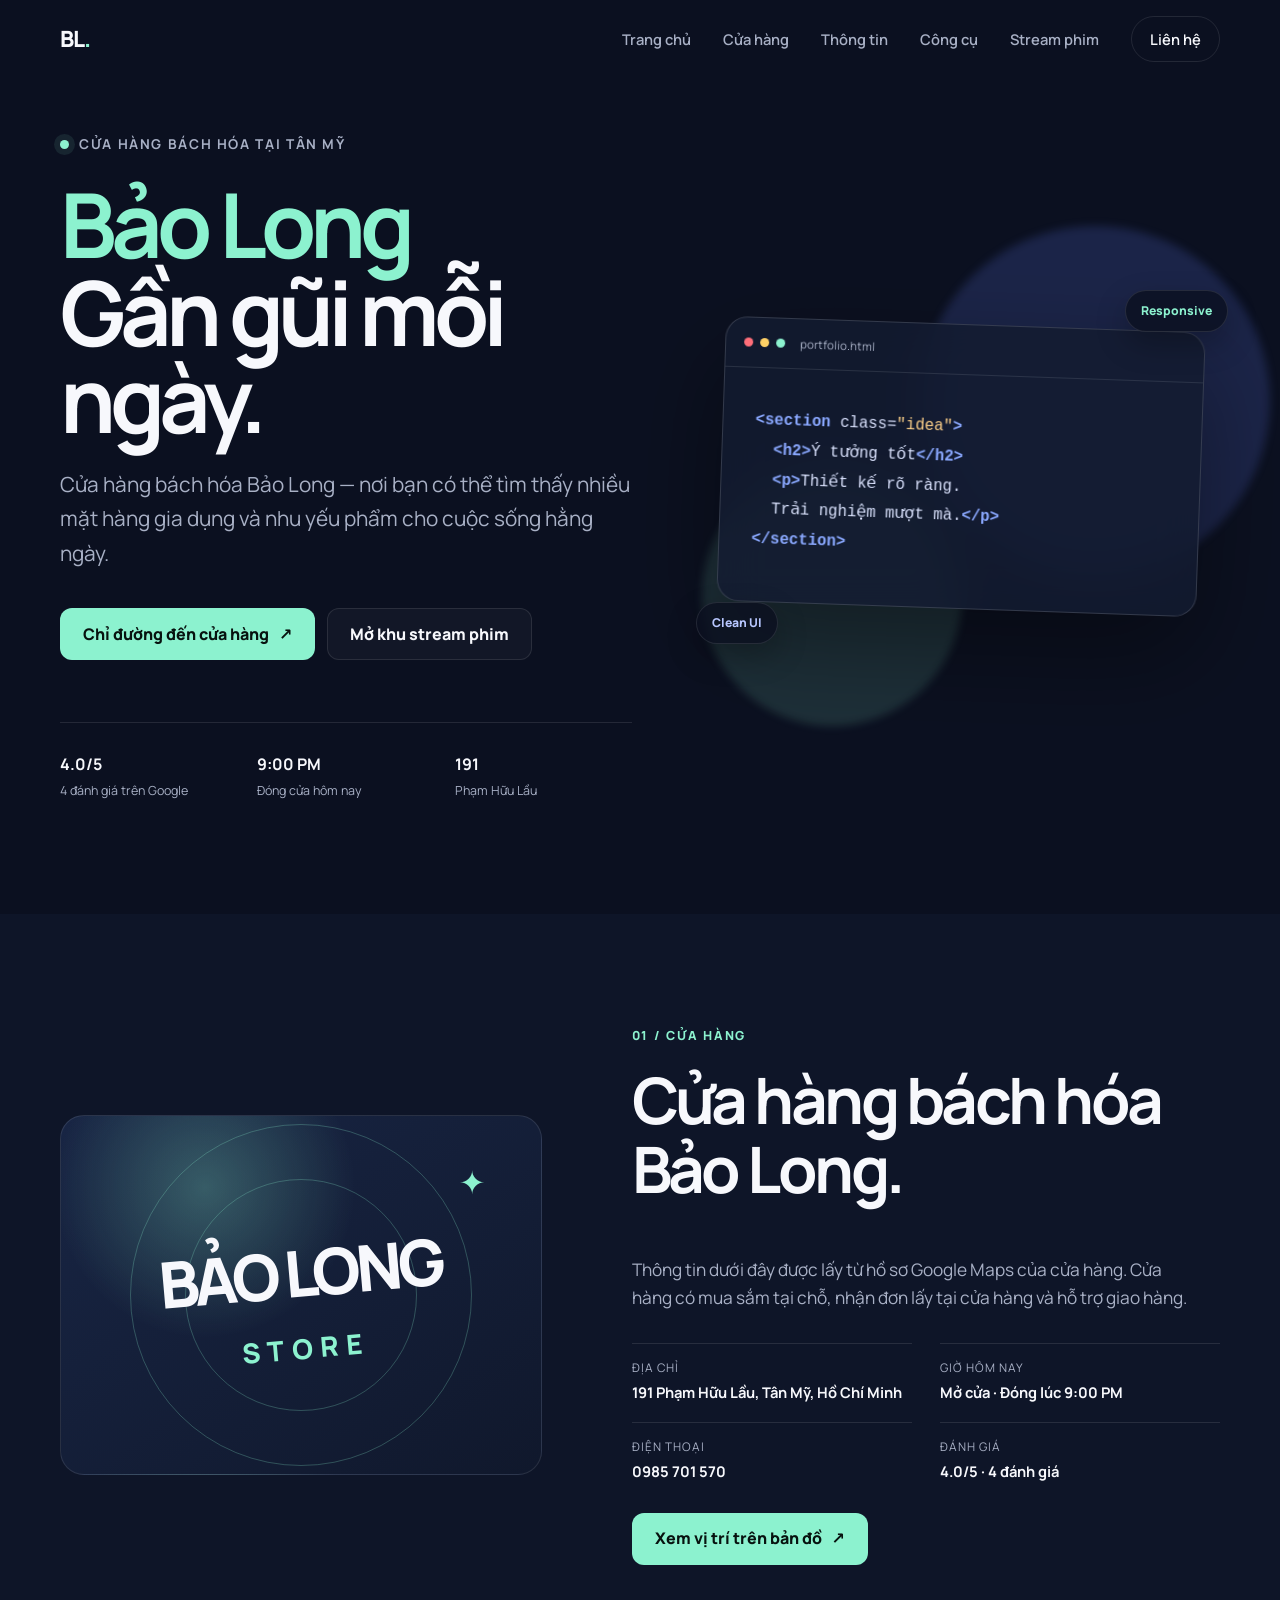
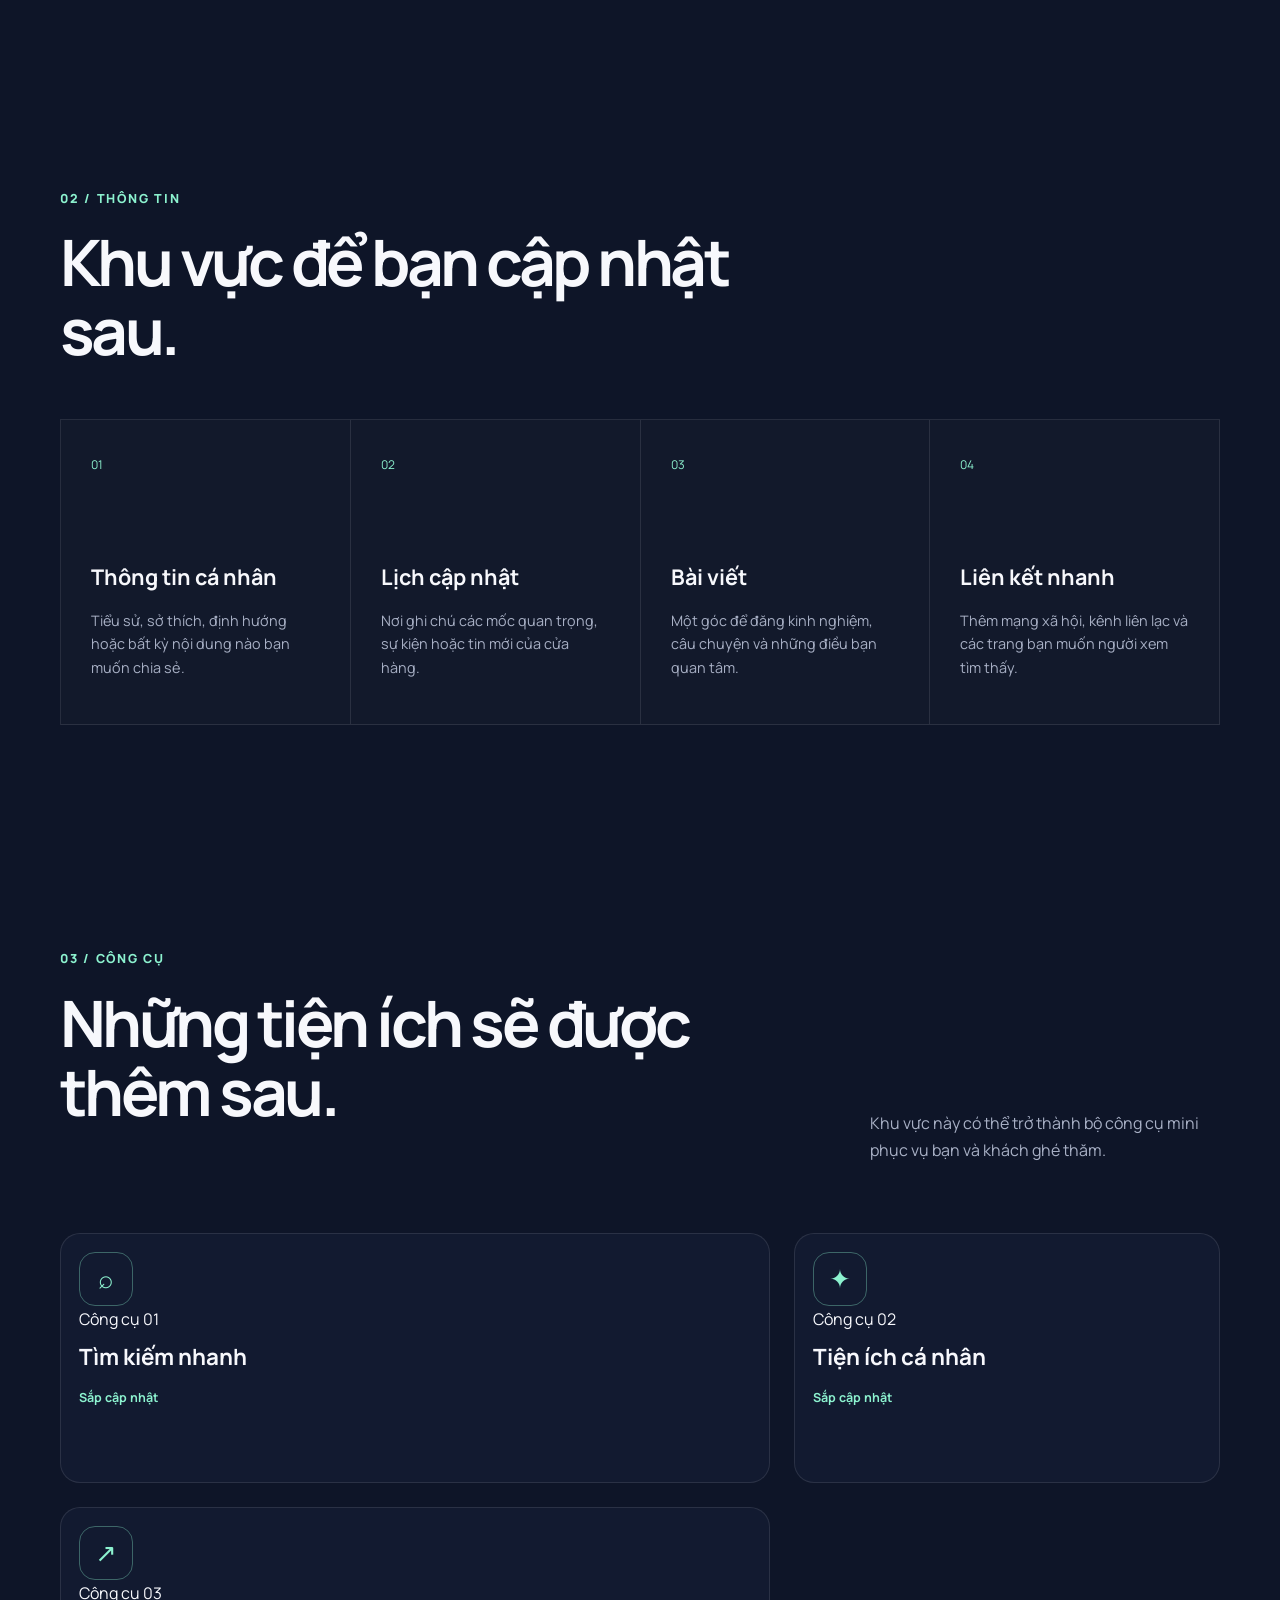
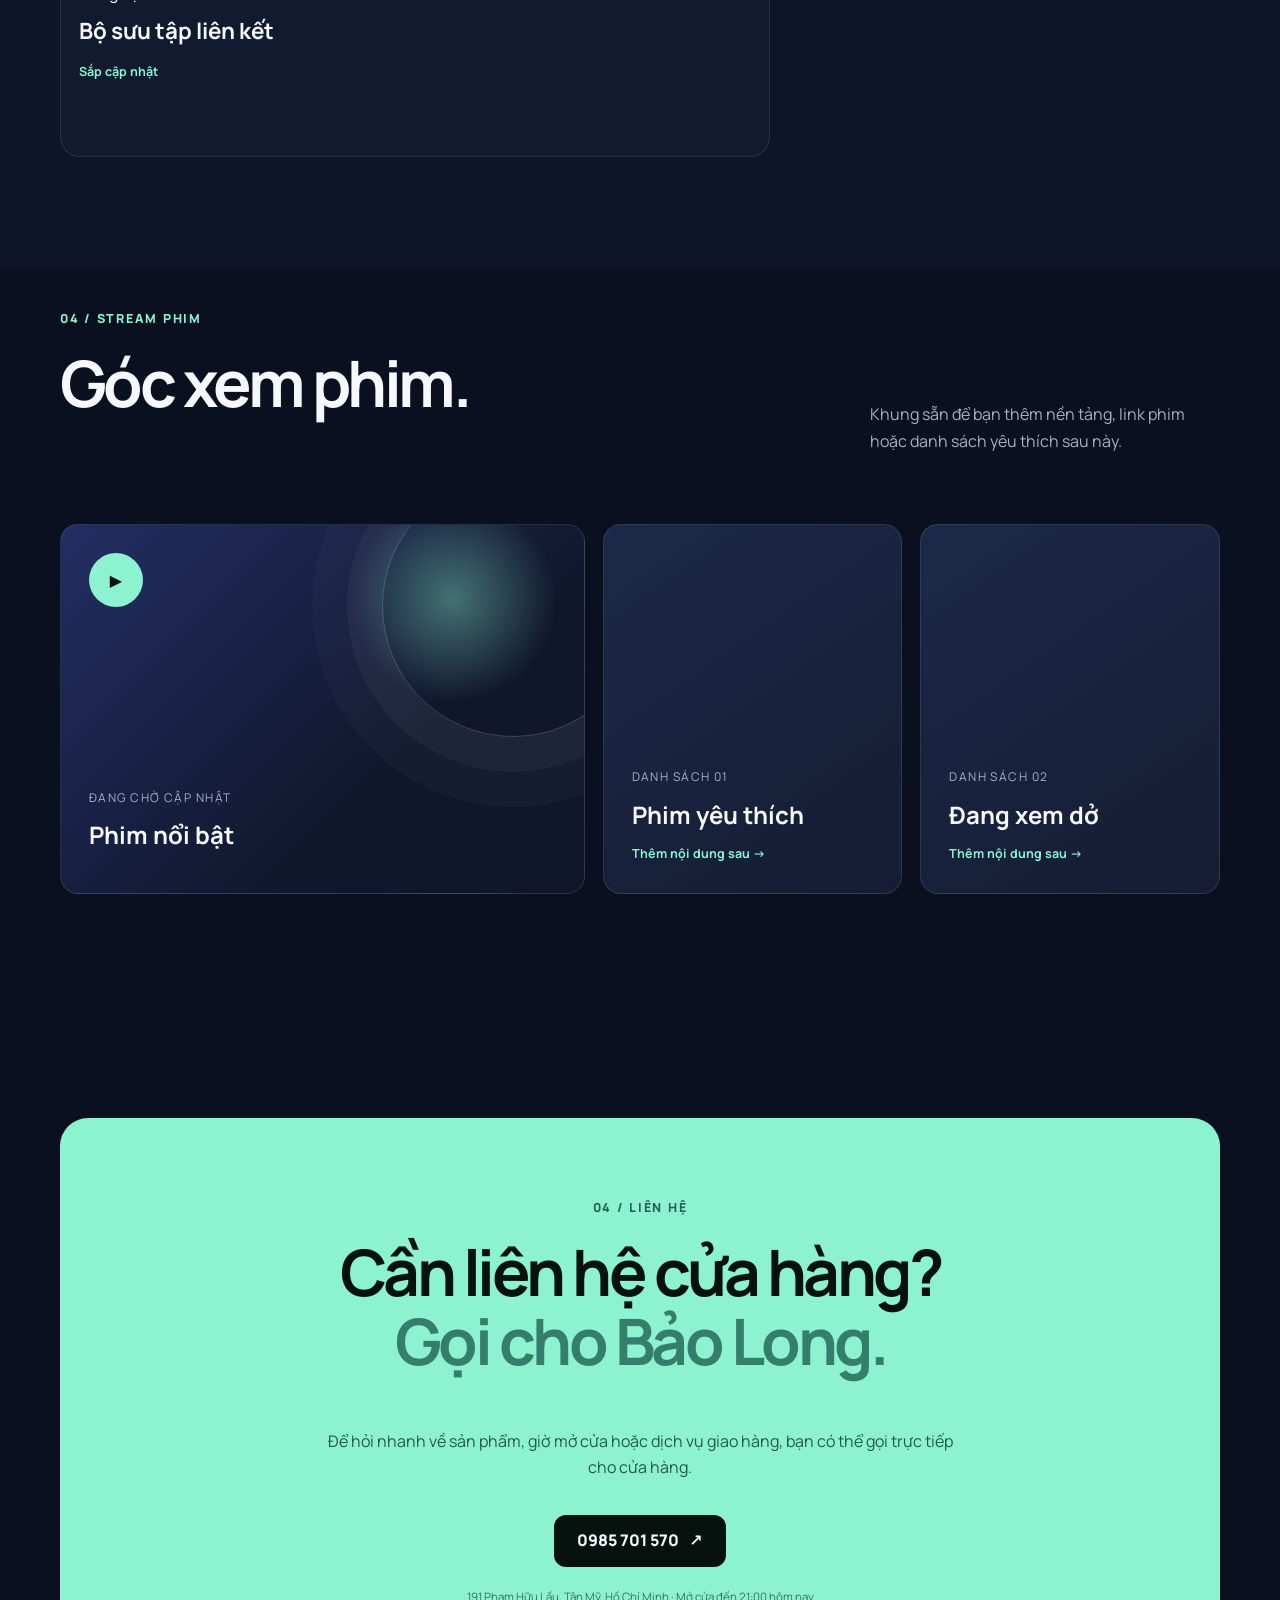
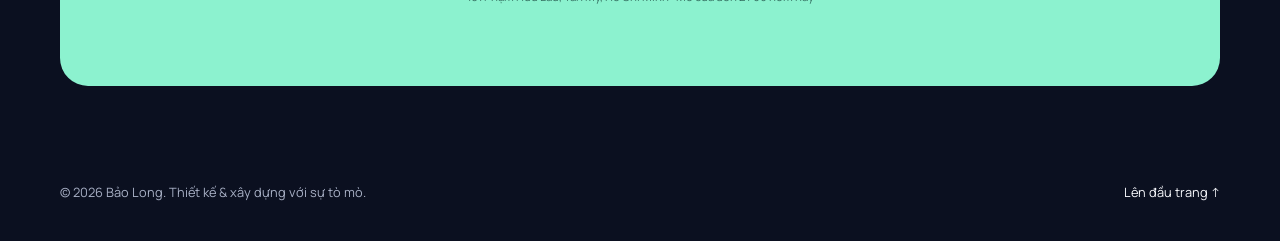
==== commit 403ec8dc: "still rebuilding" ====
--- a/index.html
+++ b/index.html
@@ -3,9 +3,9 @@
 <head>
   <meta charset="UTF-8">
   <meta name="viewport" content="width=device-width, initial-scale=1.0">
-  <meta name="description" content="Portfolio cá nhân của Bảo Long — nơi giới thiệu kỹ năng, dự án và thông tin liên hệ.">
+  <meta name="description" content="Cửa hàng bách hóa Bảo Long tại 191 Phạm Hữu Lầu, Tân Mỹ, Hồ Chí Minh.">
   <meta name="theme-color" content="#0b1020">
-  <title>Bảo Long | Portfolio</title>
+  <title>Cửa hàng bách hóa Bảo Long</title>
   <link rel="preconnect" href="https://fonts.googleapis.com">
   <link rel="preconnect" href="https://fonts.gstatic.com" crossorigin>
   <link href="https://fonts.googleapis.com/css2?family=Manrope:wght@400;500;600;700;800&display=swap" rel="stylesheet">
@@ -22,7 +22,7 @@
         <span></span><span></span><span></span>
       </button>
       <nav class="main-nav" id="main-nav" aria-label="Điều hướng chính">
-        <a href="#about">Giới thiệu</a>
+        <a href="#store">Trang chủ</a>
         <a href="#store">Cửa hàng</a>
         <a href="#info">Thông tin</a>
         <a href="#tools">Công cụ</a>
@@ -36,17 +36,17 @@
     <section class="hero section">
       <div class="container hero-grid">
         <div class="hero-copy reveal">
-          <p class="eyebrow"><span class="status-dot"></span> Sẵn sàng cho những dự án mới</p>
-          <h1>Xin chào, mình là <span>Bảo Long.</span></h1>
-          <p class="hero-lead">Một không gian nhỏ để giới thiệu bản thân, cửa hàng, những công cụ hữu ích và các nội dung mình yêu thích.</p>
+          <p class="eyebrow"><span class="status-dot"></span> Cửa hàng bách hóa tại Tân Mỹ</p>
+          <h1><span>Bảo Long</span><br>Gần gũi mỗi ngày.</h1>
+          <p class="hero-lead">Cửa hàng bách hóa Bảo Long — nơi bạn có thể tìm thấy nhiều mặt hàng gia dụng và nhu yếu phẩm cho cuộc sống hằng ngày.</p>
           <div class="hero-actions">
-            <a class="button button-primary" href="#store">Ghé cửa hàng <span aria-hidden="true">↗</span></a>
+            <a class="button button-primary" href="https://maps.app.goo.gl/7ZefeHJxHjEDGv92A" target="_blank" rel="noopener">Chỉ đường đến cửa hàng <span aria-hidden="true">↗</span></a>
             <a class="button button-ghost" href="#movies">Mở khu stream phim</a>
           </div>
           <div class="hero-meta" aria-label="Thông tin nhanh">
-            <div><strong>01</strong><span>Về mình</span></div>
-            <div><strong>02</strong><span>Cửa hàng</span></div>
-            <div><strong>03</strong><span>Nội dung & tiện ích</span></div>
+            <div><strong>4.0/5</strong><span>4 đánh giá trên Google</span></div>
+            <div><strong>9:00 PM</strong><span>Đóng cửa hôm nay</span></div>
+            <div><strong>191</strong><span>Phạm Hữu Lầu</span></div>
           </div>
         </div>
         <div class="hero-visual reveal" aria-hidden="true">
@@ -66,27 +66,19 @@
       </div>
     </section>
 
-    <section class="section" id="about">
-      <div class="container about-grid">
-        <div class="section-heading reveal">
-          <p class="kicker">01 / Giới thiệu</p>
-          <h2>Một góc riêng trên Internet.</h2>
-        </div>
-        <div class="about-copy reveal">
-          <p>Mình là Bảo Long. Đây là website cá nhân để mình chia sẻ một chút về bản thân, giới thiệu cửa hàng và gom những tiện ích, nội dung yêu thích vào cùng một nơi.</p>
-          <p>Các mục “Thông tin” và “Công cụ” được thiết kế sẵn để mình cập nhật dần theo nhu cầu thực tế.</p>
-          <a class="text-link" href="#store">Xem giới thiệu cửa hàng <span aria-hidden="true">→</span></a>
-        </div>
-      </div>
-    </section>
-
     <section class="section store-section" id="store">
       <div class="container store-grid">
         <div class="store-visual reveal"><div class="store-sign">BẢO LONG<span>STORE</span></div><div class="store-sparkle">✦</div></div>
         <div class="store-copy reveal">
-          <p class="kicker">02 / Cửa hàng</p>
-          <h2>Ghé thăm cửa hàng của mình.</h2>
-          <p>Đây là khu vực dành cho thông tin cửa hàng, sản phẩm nổi bật và những cập nhật mới. Bạn có thể bổ sung hình ảnh, giờ mở cửa và số điện thoại sau.</p>
+          <p class="kicker">01 / Cửa hàng</p>
+          <h2>Cửa hàng bách hóa Bảo Long.</h2>
+          <p>Thông tin dưới đây được lấy từ hồ sơ Google Maps của cửa hàng. Cửa hàng có mua sắm tại chỗ, nhận đơn lấy tại cửa hàng và hỗ trợ giao hàng.</p>
+          <div class="store-facts">
+            <div><span>Địa chỉ</span><strong>191 Phạm Hữu Lầu, Tân Mỹ, Hồ Chí Minh</strong></div>
+            <div><span>Giờ hôm nay</span><strong>Mở cửa · Đóng lúc 9:00 PM</strong></div>
+            <div><span>Điện thoại</span><a href="tel:+84985701570"><strong>0985 701 570</strong></a></div>
+            <div><span>Đánh giá</span><strong>4.0/5 · 4 đánh giá</strong></div>
+          </div>
           <a class="button button-primary" href="https://maps.app.goo.gl/7ZefeHJxHjEDGv92A" target="_blank" rel="noopener">Xem vị trí trên bản đồ <span aria-hidden="true">↗</span></a>
         </div>
       </div>
@@ -95,7 +87,7 @@
     <section class="section skills-section" id="info">
       <div class="container">
         <div class="section-heading reveal">
-          <p class="kicker">03 / Thông tin</p>
+          <p class="kicker">02 / Thông tin</p>
           <h2>Khu vực để bạn cập nhật sau.</h2>
         </div>
         <div class="skills-grid">
@@ -110,7 +102,7 @@
     <section class="section tools-section" id="tools">
       <div class="container">
         <div class="section-heading projects-heading reveal">
-          <div><p class="kicker">04 / Công cụ</p><h2>Những tiện ích sẽ được thêm sau.</h2></div>
+          <div><p class="kicker">03 / Công cụ</p><h2>Những tiện ích sẽ được thêm sau.</h2></div>
           <p>Khu vực này có thể trở thành bộ công cụ mini phục vụ bạn và khách ghé thăm.</p>
         </div>
         <div class="projects-grid">
@@ -124,7 +116,7 @@
     <section class="section movies-section" id="movies">
       <div class="container">
         <div class="section-heading projects-heading reveal">
-          <div><p class="kicker">05 / Stream phim</p><h2>Góc xem phim của mình.</h2></div>
+          <div><p class="kicker">04 / Stream phim</p><h2>Góc xem phim.</h2></div>
           <p>Khung sẵn để bạn thêm nền tảng, link phim hoặc danh sách yêu thích sau này.</p>
         </div>
         <div class="movie-grid">
@@ -138,10 +130,10 @@
     <section class="section contact-section" id="contact">
       <div class="container contact-card reveal">
         <p class="kicker">04 / Liên hệ</p>
-        <h2>Bạn có một ý tưởng?<br><span>Hãy cùng tạo nên điều thú vị.</span></h2>
-        <p>Mình luôn sẵn sàng lắng nghe về một dự án mới, cơ hội hợp tác hoặc đơn giản là một lời chào.</p>
-        <a class="button button-light" href="mailto:your-email@example.com">Gửi email cho mình <span aria-hidden="true">↗</span></a>
-        <p class="contact-note">Thay <strong>your-email@example.com</strong> bằng email của bạn trong file index.html.</p>
+        <h2>Cần liên hệ cửa hàng?<br><span>Gọi cho Bảo Long.</span></h2>
+        <p>Để hỏi nhanh về sản phẩm, giờ mở cửa hoặc dịch vụ giao hàng, bạn có thể gọi trực tiếp cho cửa hàng.</p>
+        <a class="button button-light" href="tel:+84985701570">0985 701 570 <span aria-hidden="true">↗</span></a>
+        <p class="contact-note">191 Phạm Hữu Lầu, Tân Mỹ, Hồ Chí Minh · Mở cửa đến 21:00 hôm nay</p>
       </div>
     </section>
   </main>
--- a/style.css
+++ b/style.css
@@ -81,6 +81,12 @@
 .store-sign span { display: block; color: var(--accent); font-size: .43em; letter-spacing: .28em; }
 .store-sparkle { position: absolute; top: 40px; right: 55px; color: var(--accent); font-size: 2rem; }
 .store-copy p:not(.kicker) { max-width: 570px; margin-bottom: 30px; color: var(--muted); font-size: 1.08rem; }
+.store-facts { display: grid; grid-template-columns: 1fr 1fr; gap: 18px 28px; margin: 0 0 30px; }
+.store-facts div { padding-top: 14px; border-top: 1px solid var(--line); }
+.store-facts span, .store-facts strong { display: block; }
+.store-facts span { margin-bottom: 5px; color: var(--muted); font-size: .74rem; text-transform: uppercase; letter-spacing: .09em; }
+.store-facts strong { font-size: .92rem; line-height: 1.45; }
+.store-facts a { text-decoration: none; }
 .tools-section { background: #0e1528; }
 .tool-card { min-height: 250px; display: flex; flex-direction: column; justify-content: space-between; background: var(--surface-soft); }
 .tool-icon { display: grid; width: 54px; height: 54px; place-items: center; border: 1px solid rgba(140,242,207,.35); border-radius: 16px; color: var(--accent); font-size: 1.6rem; }
@@ -179,6 +185,7 @@
   .skill-card h3 { margin-top: 48px; }
   .projects-heading { display: block; }
   .project-featured .project-art, .project-art { height: 280px; }
+  .store-facts { grid-template-columns: 1fr; }
   .movie-grid { grid-template-columns: 1fr; }
   .movie-main { grid-column: auto; }
   .contact-card { padding: 56px 22px; border-radius: 20px; }
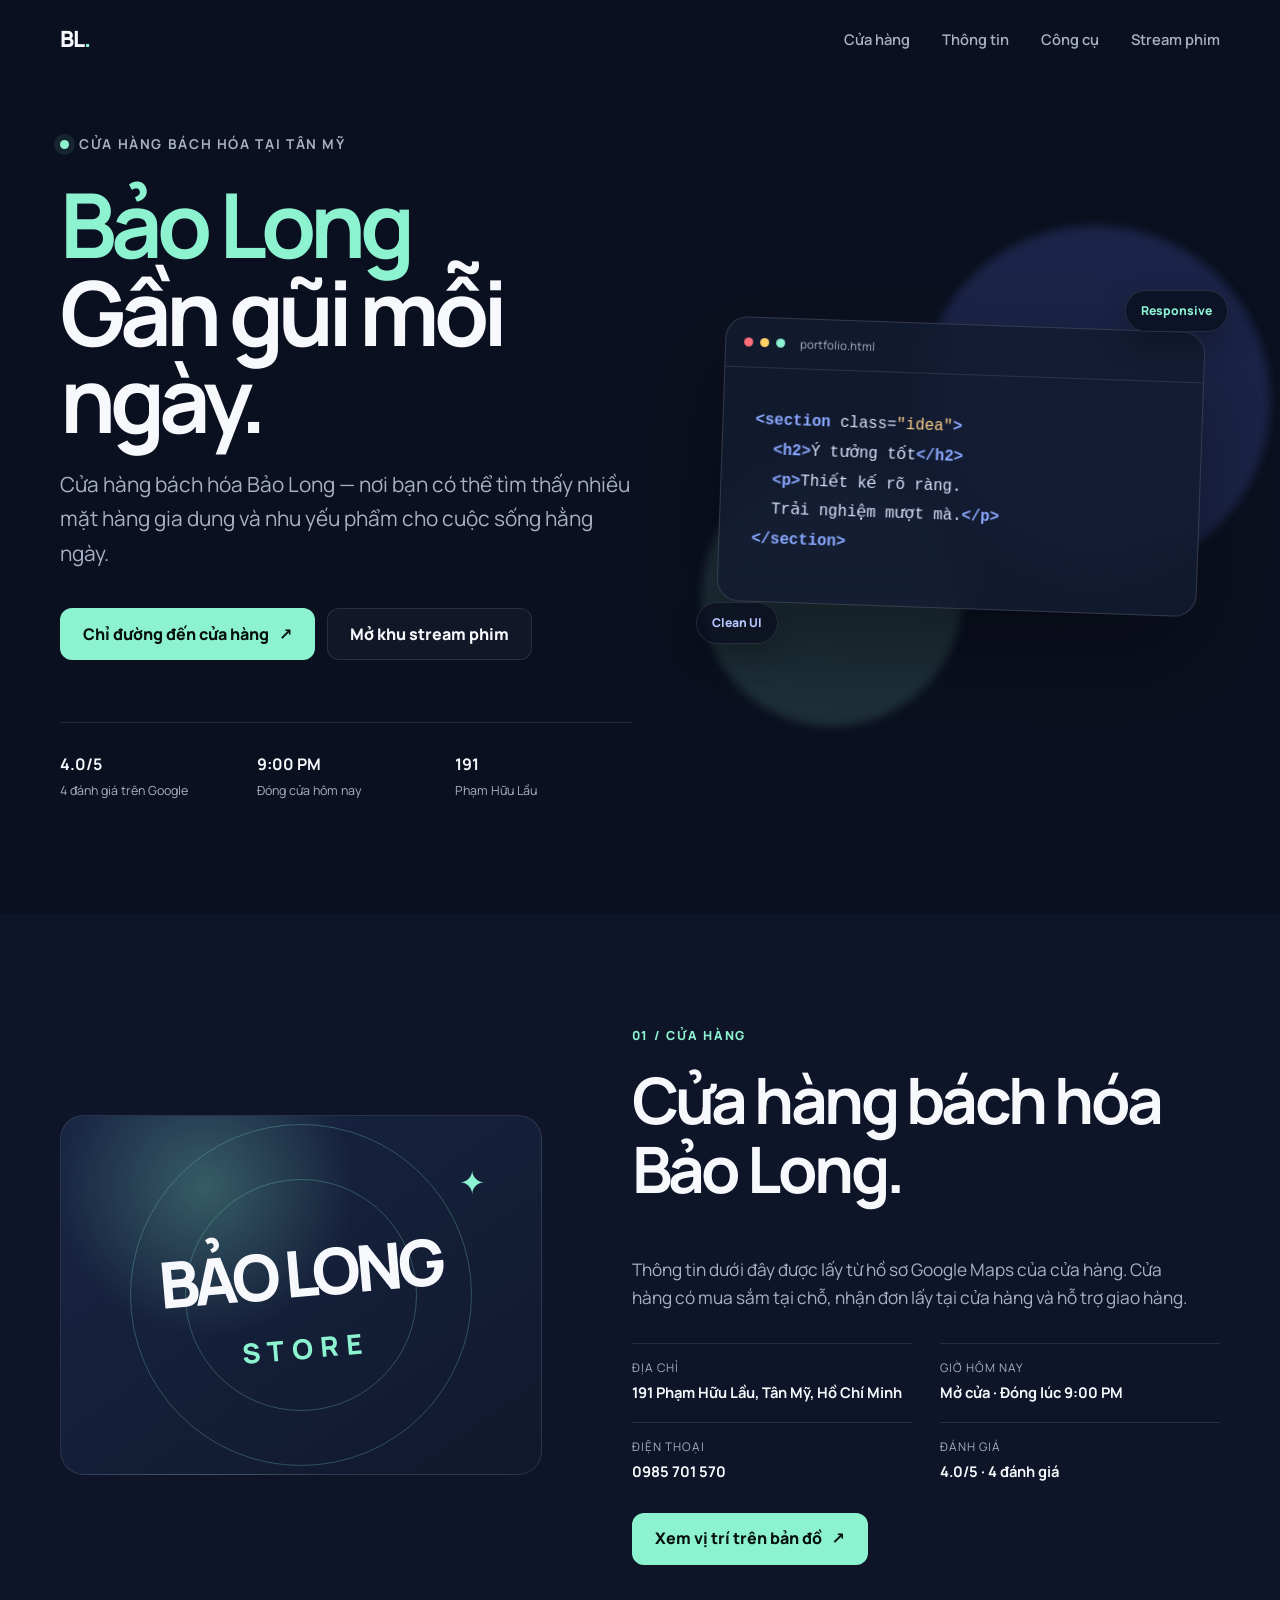
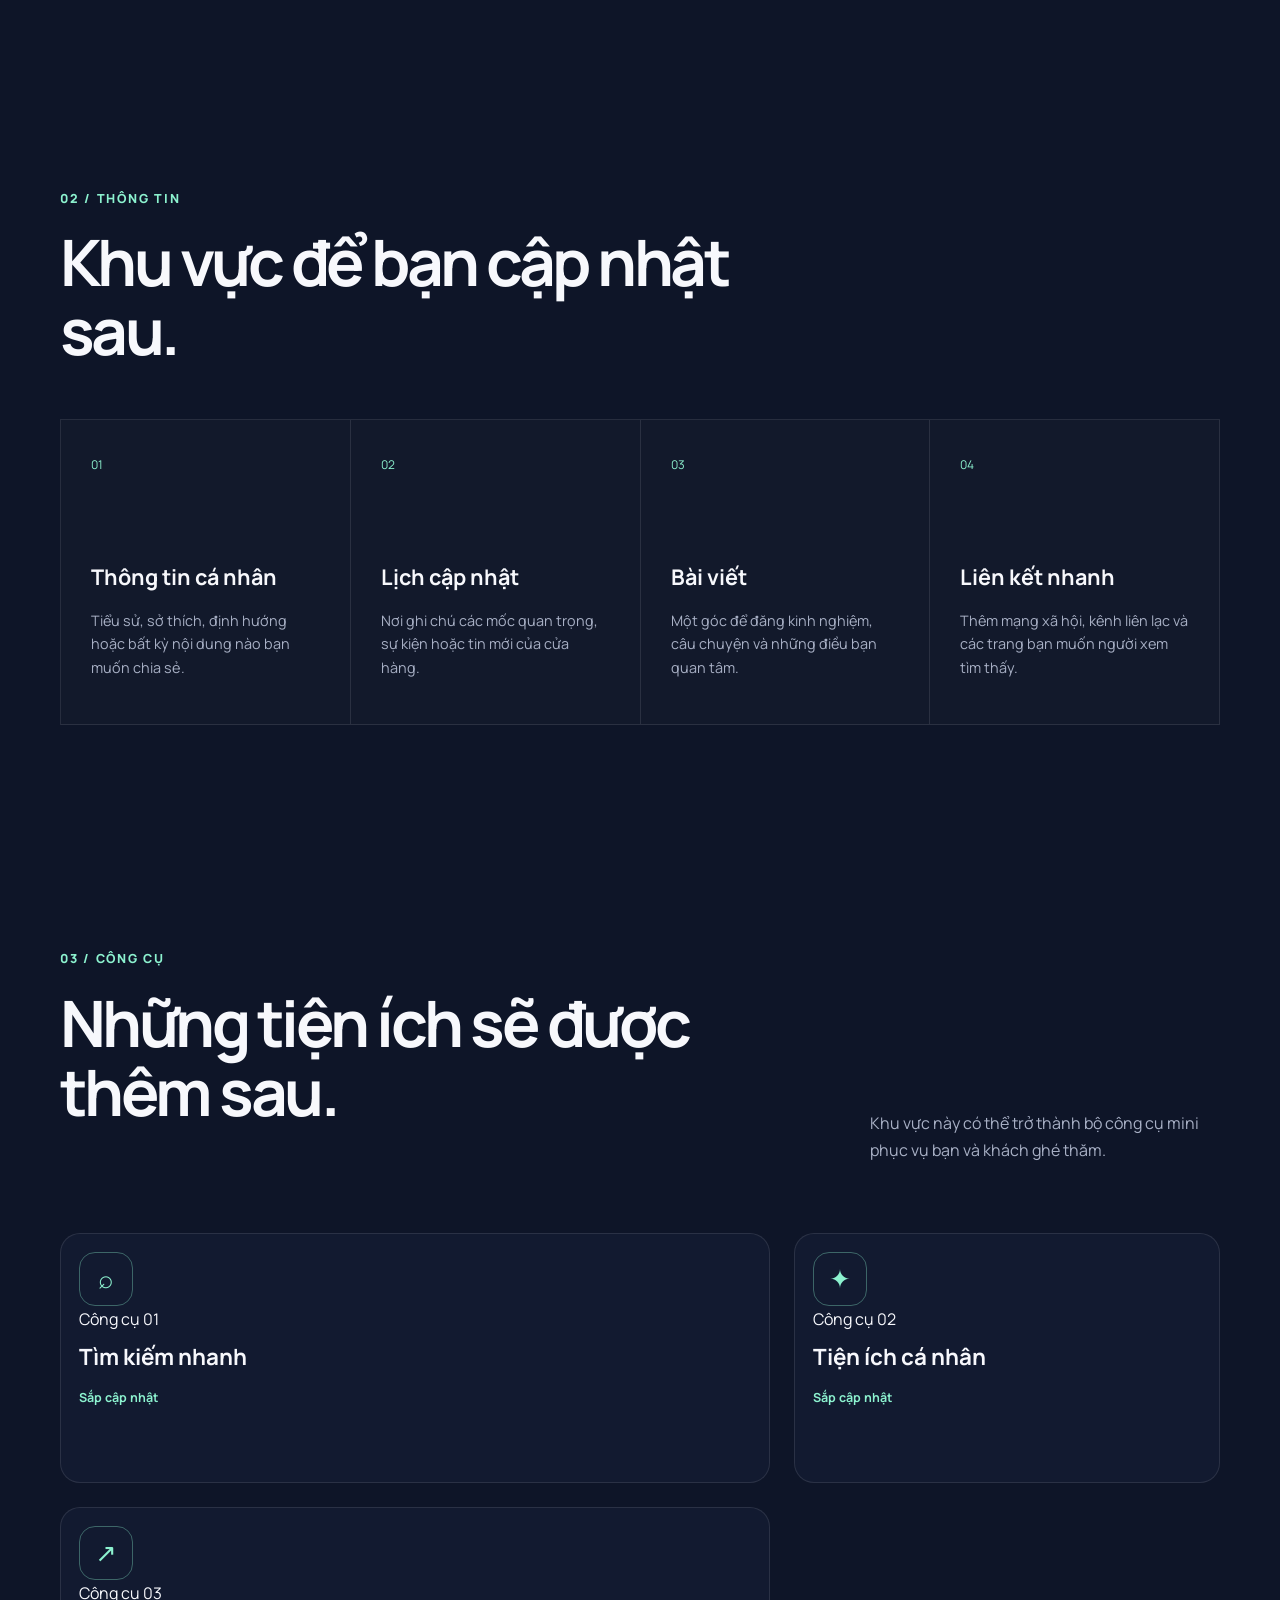
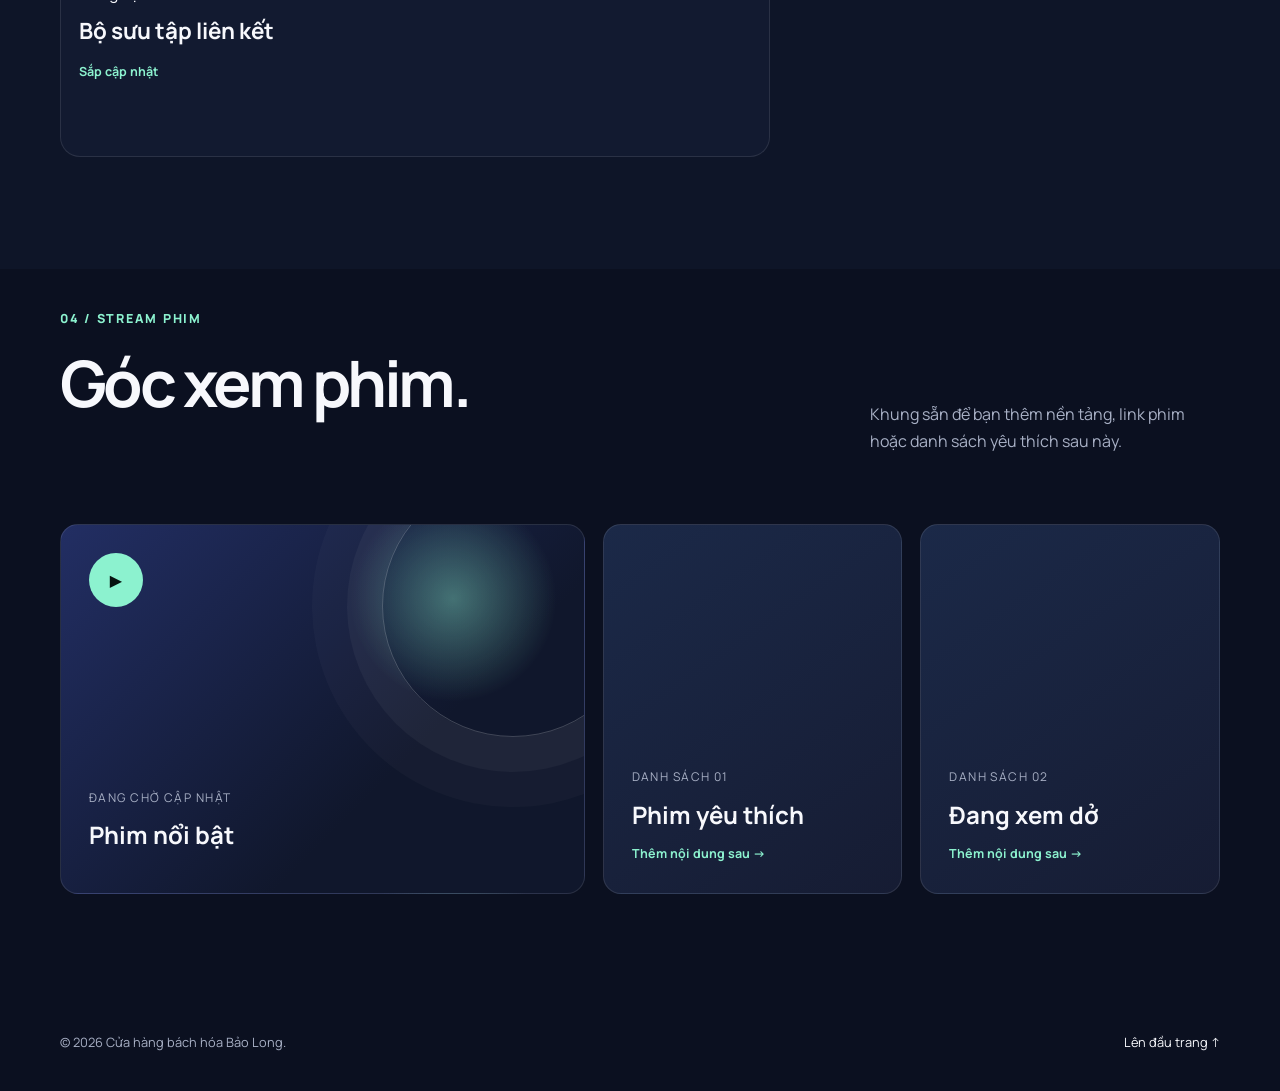
==== commit c78e080c: "rebuild" ====
--- a/index.html
+++ b/index.html
@@ -22,12 +22,10 @@
         <span></span><span></span><span></span>
       </button>
       <nav class="main-nav" id="main-nav" aria-label="Điều hướng chính">
-        <a href="#store">Trang chủ</a>
         <a href="#store">Cửa hàng</a>
         <a href="#info">Thông tin</a>
         <a href="#tools">Công cụ</a>
         <a href="#movies">Stream phim</a>
-        <a class="nav-cta" href="#contact">Liên hệ</a>
       </nav>
     </div>
   </header>
@@ -127,20 +125,11 @@
       </div>
     </section>
 
-    <section class="section contact-section" id="contact">
-      <div class="container contact-card reveal">
-        <p class="kicker">04 / Liên hệ</p>
-        <h2>Cần liên hệ cửa hàng?<br><span>Gọi cho Bảo Long.</span></h2>
-        <p>Để hỏi nhanh về sản phẩm, giờ mở cửa hoặc dịch vụ giao hàng, bạn có thể gọi trực tiếp cho cửa hàng.</p>
-        <a class="button button-light" href="tel:+84985701570">0985 701 570 <span aria-hidden="true">↗</span></a>
-        <p class="contact-note">191 Phạm Hữu Lầu, Tân Mỹ, Hồ Chí Minh · Mở cửa đến 21:00 hôm nay</p>
-      </div>
-    </section>
   </main>
 
   <footer class="site-footer">
     <div class="container footer-inner">
-      <p>© <span id="year"></span> Bảo Long. Thiết kế & xây dựng với sự tò mò.</p>
+      <p>© <span id="year"></span> Cửa hàng bách hóa Bảo Long.</p>
       <a href="#top">Lên đầu trang ↑</a>
     </div>
   </footer>
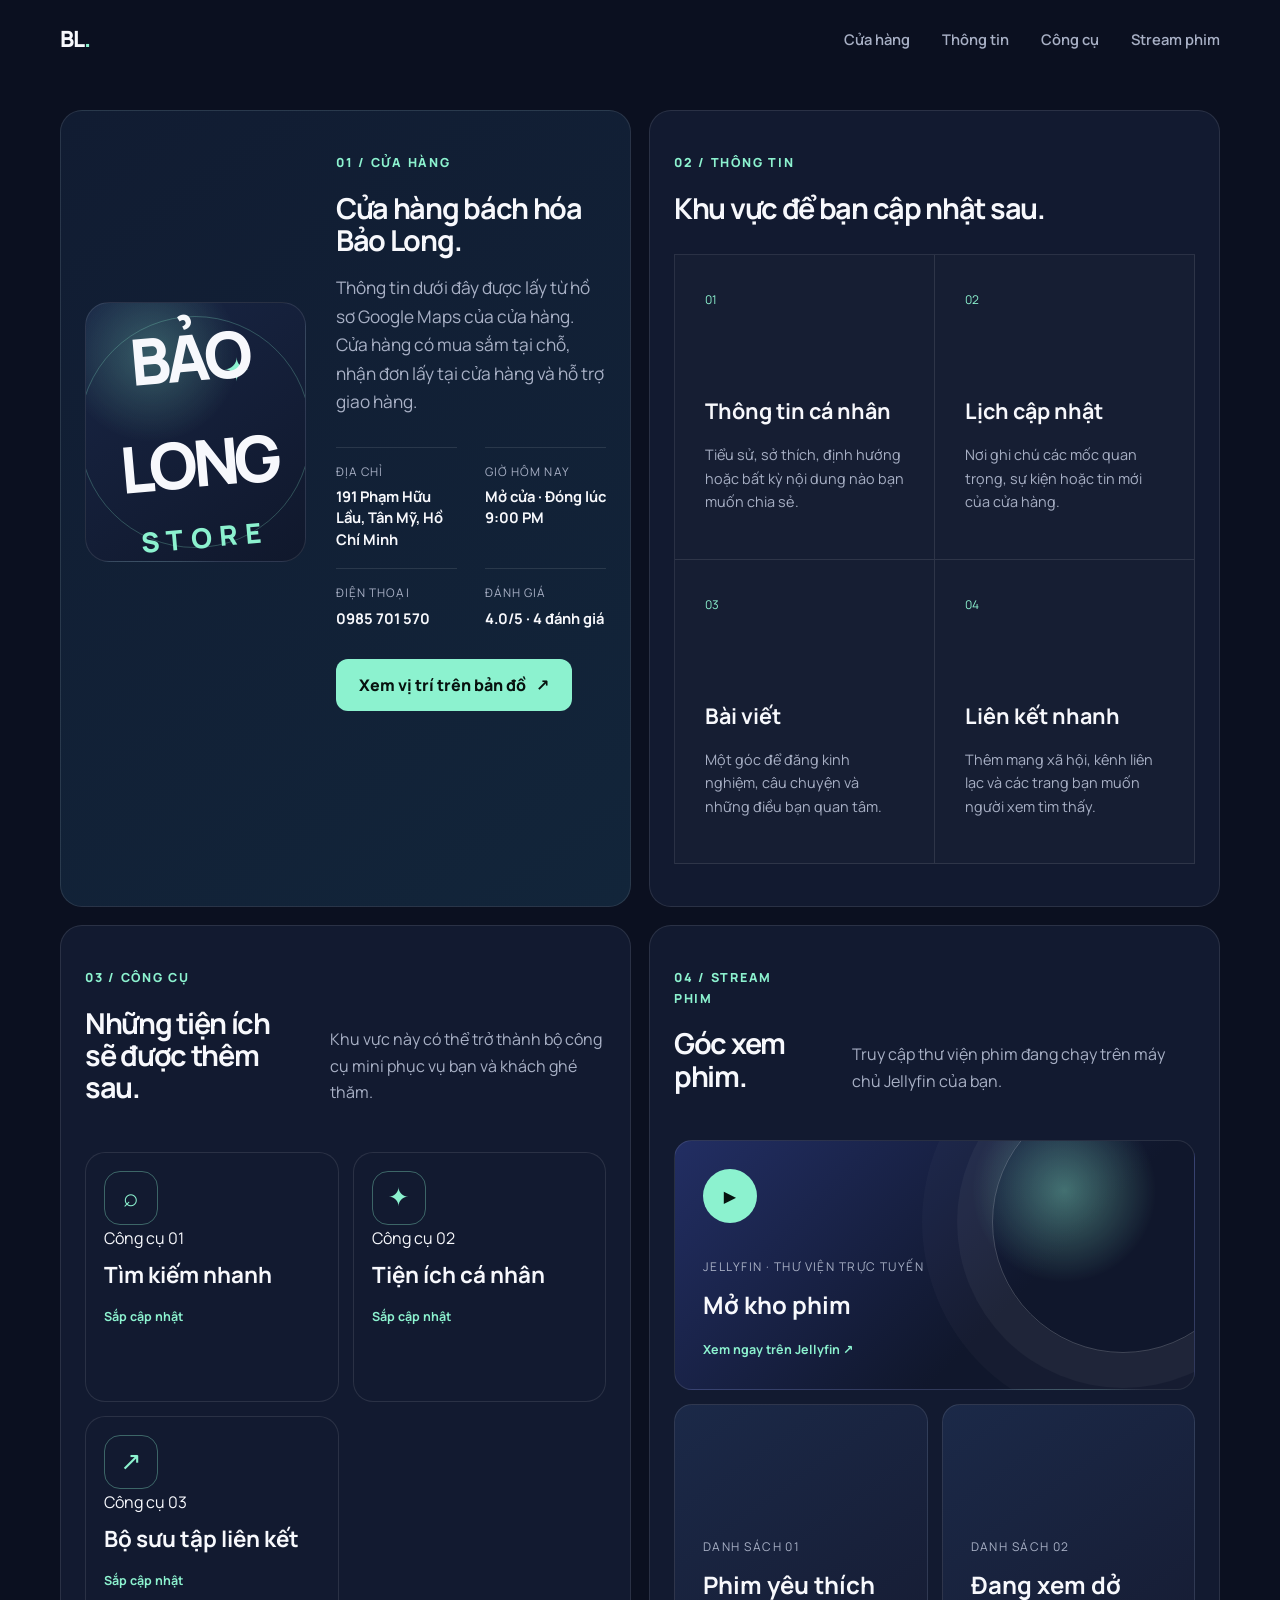
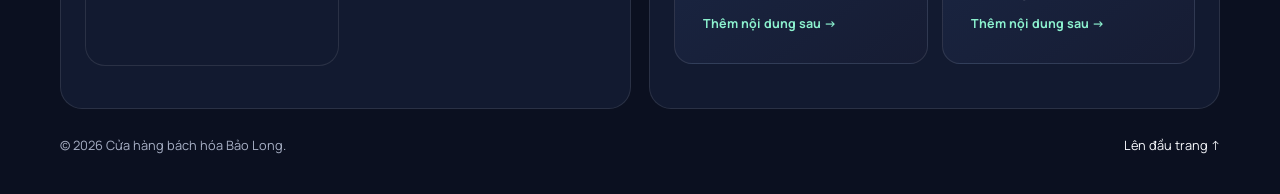
==== commit 11b96943: "add Jelyffin" ====
--- a/index.html
+++ b/index.html
@@ -31,39 +31,6 @@
   </header>
 
   <main id="main-content">
-    <section class="hero section">
-      <div class="container hero-grid">
-        <div class="hero-copy reveal">
-          <p class="eyebrow"><span class="status-dot"></span> Cửa hàng bách hóa tại Tân Mỹ</p>
-          <h1><span>Bảo Long</span><br>Gần gũi mỗi ngày.</h1>
-          <p class="hero-lead">Cửa hàng bách hóa Bảo Long — nơi bạn có thể tìm thấy nhiều mặt hàng gia dụng và nhu yếu phẩm cho cuộc sống hằng ngày.</p>
-          <div class="hero-actions">
-            <a class="button button-primary" href="https://maps.app.goo.gl/7ZefeHJxHjEDGv92A" target="_blank" rel="noopener">Chỉ đường đến cửa hàng <span aria-hidden="true">↗</span></a>
-            <a class="button button-ghost" href="#movies">Mở khu stream phim</a>
-          </div>
-          <div class="hero-meta" aria-label="Thông tin nhanh">
-            <div><strong>4.0/5</strong><span>4 đánh giá trên Google</span></div>
-            <div><strong>9:00 PM</strong><span>Đóng cửa hôm nay</span></div>
-            <div><strong>191</strong><span>Phạm Hữu Lầu</span></div>
-          </div>
-        </div>
-        <div class="hero-visual reveal" aria-hidden="true">
-          <div class="orb orb-one"></div>
-          <div class="orb orb-two"></div>
-          <div class="code-card">
-            <div class="code-top"><i></i><i></i><i></i><span>portfolio.html</span></div>
-            <pre><code><b>&lt;section</b> class=<em>"idea"</em><b>&gt;</b>
-  <b>&lt;h2&gt;</b>Ý tưởng tốt<b>&lt;/h2&gt;</b>
-  <b>&lt;p&gt;</b>Thiết kế rõ ràng.
-  Trải nghiệm mượt mà.<b>&lt;/p&gt;</b>
-<b>&lt;/section&gt;</b></code></pre>
-          </div>
-          <div class="floating-tag tag-one">Responsive</div>
-          <div class="floating-tag tag-two">Clean UI</div>
-        </div>
-      </div>
-    </section>
-
     <section class="section store-section" id="store">
       <div class="container store-grid">
         <div class="store-visual reveal"><div class="store-sign">BẢO LONG<span>STORE</span></div><div class="store-sparkle">✦</div></div>
@@ -115,10 +82,10 @@
       <div class="container">
         <div class="section-heading projects-heading reveal">
           <div><p class="kicker">04 / Stream phim</p><h2>Góc xem phim.</h2></div>
-          <p>Khung sẵn để bạn thêm nền tảng, link phim hoặc danh sách yêu thích sau này.</p>
+          <p>Truy cập thư viện phim đang chạy trên máy chủ Jellyfin của bạn.</p>
         </div>
         <div class="movie-grid">
-          <article class="movie-card movie-main reveal"><div class="play-button">▶</div><div><p>Đang chờ cập nhật</p><h3>Phim nổi bật</h3></div></article>
+          <a class="movie-card movie-main movie-link reveal" href="https://jellyfin.bachhoabaolong.com" target="_blank" rel="noopener" aria-label="Mở Jellyfin để xem phim"><div class="play-button">▶</div><div><p>Jellyfin · Thư viện trực tuyến</p><h3>Mở kho phim</h3><span class="movie-cta">Xem ngay trên Jellyfin ↗</span></div></a>
           <article class="movie-card reveal"><p>Danh sách 01</p><h3>Phim yêu thích</h3><span>Thêm nội dung sau →</span></article>
           <article class="movie-card reveal"><p>Danh sách 02</p><h3>Đang xem dở</h3><span>Thêm nội dung sau →</span></article>
         </div>
--- a/style.css
+++ b/style.css
@@ -31,6 +31,24 @@
 .main-nav .nav-cta { padding: 10px 18px; border: 1px solid var(--line); border-radius: 999px; color: var(--text); }
 .menu-toggle { display: none; width: 44px; height: 44px; border: 1px solid var(--line); border-radius: 12px; background: transparent; }
 .menu-toggle span { display: block; width: 20px; height: 2px; margin: 4px auto; background: var(--text); transition: .2s; }
+
+/* Horizontal module layout */
+main { width: min(calc(100% - 40px), var(--max)); margin-inline: auto; padding-top: 110px; display: grid; grid-template-columns: repeat(4, minmax(0, 1fr)); gap: 18px; }
+main > .section { min-width: 0; width: 100%; margin: 0; padding: 42px 24px; border: 1px solid var(--line); border-radius: 22px; background: var(--surface); }
+main > .hero { grid-column: 1 / -1; width: auto; min-height: calc(100svh - 110px); padding: 110px 0 70px; border: 0; border-radius: 0; background: transparent; }
+main > .store-section { grid-column: span 2; background: linear-gradient(145deg, #111c32, #12253a); }
+main > .info-section, main > .skills-section { grid-column: span 2; }
+main > .tools-section, main > .movies-section { grid-column: span 2; }
+main > .section > .container { width: 100%; }
+main > .section .section-heading { margin-bottom: 30px; }
+main > .section h2 { margin-bottom: 18px; font-size: clamp(1.55rem, 2.25vw, 2.25rem); line-height: 1.12; letter-spacing: -.045em; }
+main > .section .section-heading h2 { max-width: 520px; }
+main > .store-section .store-grid { gap: 30px; }
+main > .store-section .store-visual { min-height: 260px; }
+main > .skills-section .skills-grid { grid-template-columns: 1fr 1fr; }
+main > .tools-section .projects-grid { grid-template-columns: 1fr 1fr; gap: 14px; }
+main > .movies-section .movie-grid { grid-template-columns: 1fr 1fr; gap: 14px; }
+main > .movies-section .movie-main { grid-column: 1 / -1; min-height: 250px; }
 
 .hero { min-height: 100svh; display: grid; place-items: center; padding-top: 130px; overflow: hidden; }
 .hero-grid { display: grid; grid-template-columns: 1.05fr .95fr; gap: 70px; align-items: center; }
@@ -96,8 +114,11 @@
 .movies-section { padding-top: 40px; }
 .movie-grid { display: grid; grid-template-columns: 1.4fr .8fr .8fr; gap: 18px; }
 .movie-card { min-height: 260px; display: flex; flex-direction: column; justify-content: end; padding: 28px; border: 1px solid var(--line); border-radius: 18px; background: linear-gradient(145deg, #1b2948, #161c33); }
+.movie-link { color: inherit; text-decoration: none; transition: transform .25s, border-color .25s; }
+.movie-link:hover { transform: translateY(-5px); border-color: rgba(140,242,207,.4); }
 .movie-card p { margin-bottom: 8px; color: var(--muted); font-size: .75rem; text-transform: uppercase; letter-spacing: .12em; }
 .movie-card h3 { margin-bottom: 10px; font-size: 1.5rem; }
+.movie-cta { color: var(--accent); font-size: .82rem; font-weight: 800; }
 .movie-main { position: relative; min-height: 370px; overflow: hidden; background: radial-gradient(circle at 75% 20%, rgba(140,242,207,.4), transparent 21%), linear-gradient(135deg, #222e63, #10172c 65%); }
 .movie-main::before { content: ""; position: absolute; width: 260px; height: 260px; right: -60px; top: -50px; border-radius: 50%; border: 1px solid rgba(255,255,255,.2); box-shadow: 0 0 0 35px rgba(255,255,255,.04), 0 0 0 70px rgba(255,255,255,.025); }
 .play-button { position: absolute; top: 28px; left: 28px; display: grid; width: 54px; height: 54px; place-items: center; border-radius: 50%; background: var(--accent); color: #07120f; }
@@ -148,6 +169,9 @@
 @media (prefers-reduced-motion: reduce) { html { scroll-behavior: auto; } .reveal { opacity: 1; transform: none; transition: none; } * { animation: none !important; } }
 
 @media (max-width: 900px) {
+  main { grid-template-columns: 1fr 1fr; padding-top: 100px; }
+  main > .hero { grid-column: 1 / -1; }
+  main > .store-section, main > .info-section, main > .skills-section, main > .tools-section, main > .movies-section { grid-column: span 1; }
   .section { padding: 88px 0; }
   .hero-grid, .about-grid, .store-grid { grid-template-columns: 1fr; gap: 42px; }
   .hero { padding-top: 140px; }
@@ -161,6 +185,9 @@
 }
 
 @media (max-width: 680px) {
+  main { width: min(calc(100% - 28px), var(--max)); display: block; padding-top: 84px; }
+  main > .section, main > .hero { width: 100%; margin-bottom: 14px; padding: 48px 18px; }
+  main > .hero { min-height: auto; padding-top: 125px; }
   .container { width: min(calc(100% - 28px), var(--max)); }
   .section { padding: 74px 0; }
   .nav-wrap { min-height: 68px; }
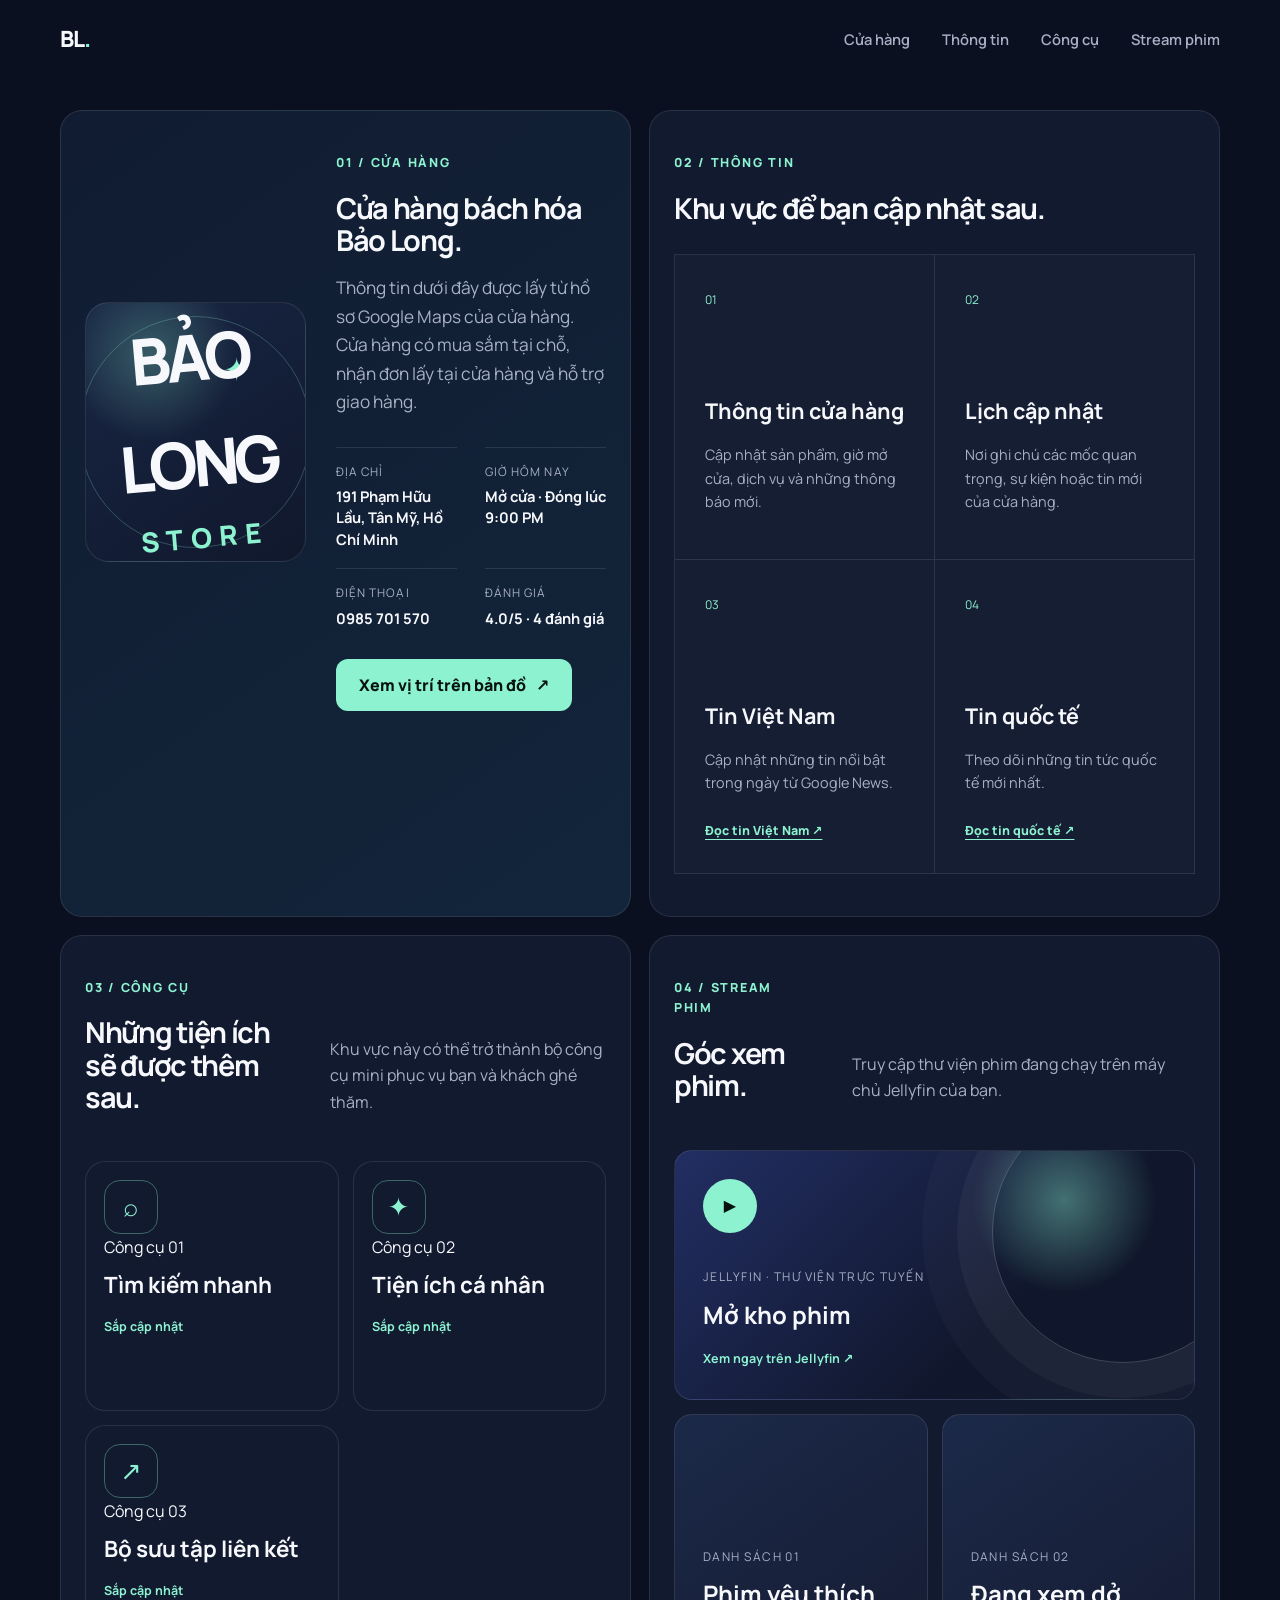
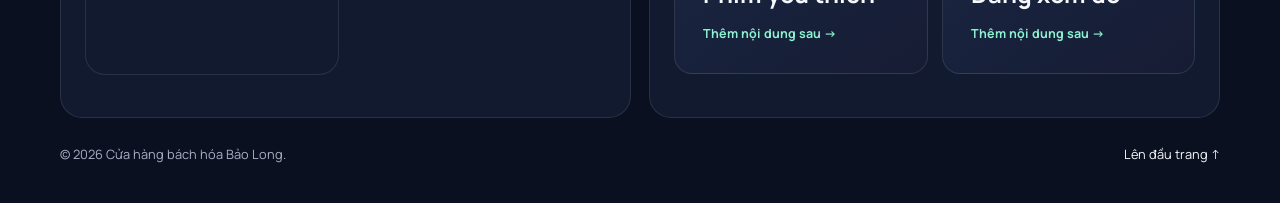
==== commit 8bbb30a4: "add news" ====
--- a/index.html
+++ b/index.html
@@ -56,10 +56,10 @@
           <h2>Khu vực để bạn cập nhật sau.</h2>
         </div>
         <div class="skills-grid">
-          <article class="skill-card reveal"><span>01</span><h3>Thông tin cá nhân</h3><p>Tiểu sử, sở thích, định hướng hoặc bất kỳ nội dung nào bạn muốn chia sẻ.</p></article>
+          <article class="skill-card reveal"><span>01</span><h3>Thông tin cửa hàng</h3><p>Cập nhật sản phẩm, giờ mở cửa, dịch vụ và những thông báo mới.</p></article>
           <article class="skill-card reveal"><span>02</span><h3>Lịch cập nhật</h3><p>Nơi ghi chú các mốc quan trọng, sự kiện hoặc tin mới của cửa hàng.</p></article>
-          <article class="skill-card reveal"><span>03</span><h3>Bài viết</h3><p>Một góc để đăng kinh nghiệm, câu chuyện và những điều bạn quan tâm.</p></article>
-          <article class="skill-card reveal"><span>04</span><h3>Liên kết nhanh</h3><p>Thêm mạng xã hội, kênh liên lạc và các trang bạn muốn người xem tìm thấy.</p></article>
+          <article class="skill-card reveal"><span>03</span><h3>Tin Việt Nam</h3><p>Cập nhật những tin nổi bật trong ngày từ Google News.</p><a class="card-link" href="https://news.google.com/?hl=vi&gl=VN&ceid=VN:vi" target="_blank" rel="noopener">Đọc tin Việt Nam ↗</a></article>
+          <article class="skill-card reveal"><span>04</span><h3>Tin quốc tế</h3><p>Theo dõi những tin tức quốc tế mới nhất.</p><a class="card-link" href="https://news.google.com/?hl=en&gl=US&ceid=US:en" target="_blank" rel="noopener">Đọc tin quốc tế ↗</a></article>
         </div>
       </div>
     </section>
--- a/style.css
+++ b/style.css
@@ -129,6 +129,7 @@
 .skill-card > span { color: var(--accent); font-size: .75rem; }
 .skill-card h3 { margin: 82px 0 14px; font-size: 1.35rem; }
 .skill-card p { color: var(--muted); font-size: .9rem; }
+.card-link { display: inline-block; margin-top: 12px; color: var(--accent); font-size: .78rem; font-weight: 800; text-underline-offset: 4px; }
 .projects-heading { max-width: none; display: flex; align-items: end; justify-content: space-between; gap: 40px; }
 .projects-heading > p { max-width: 350px; color: var(--muted); }
 .projects-grid { display: grid; grid-template-columns: 1.25fr .75fr; gap: 24px; }
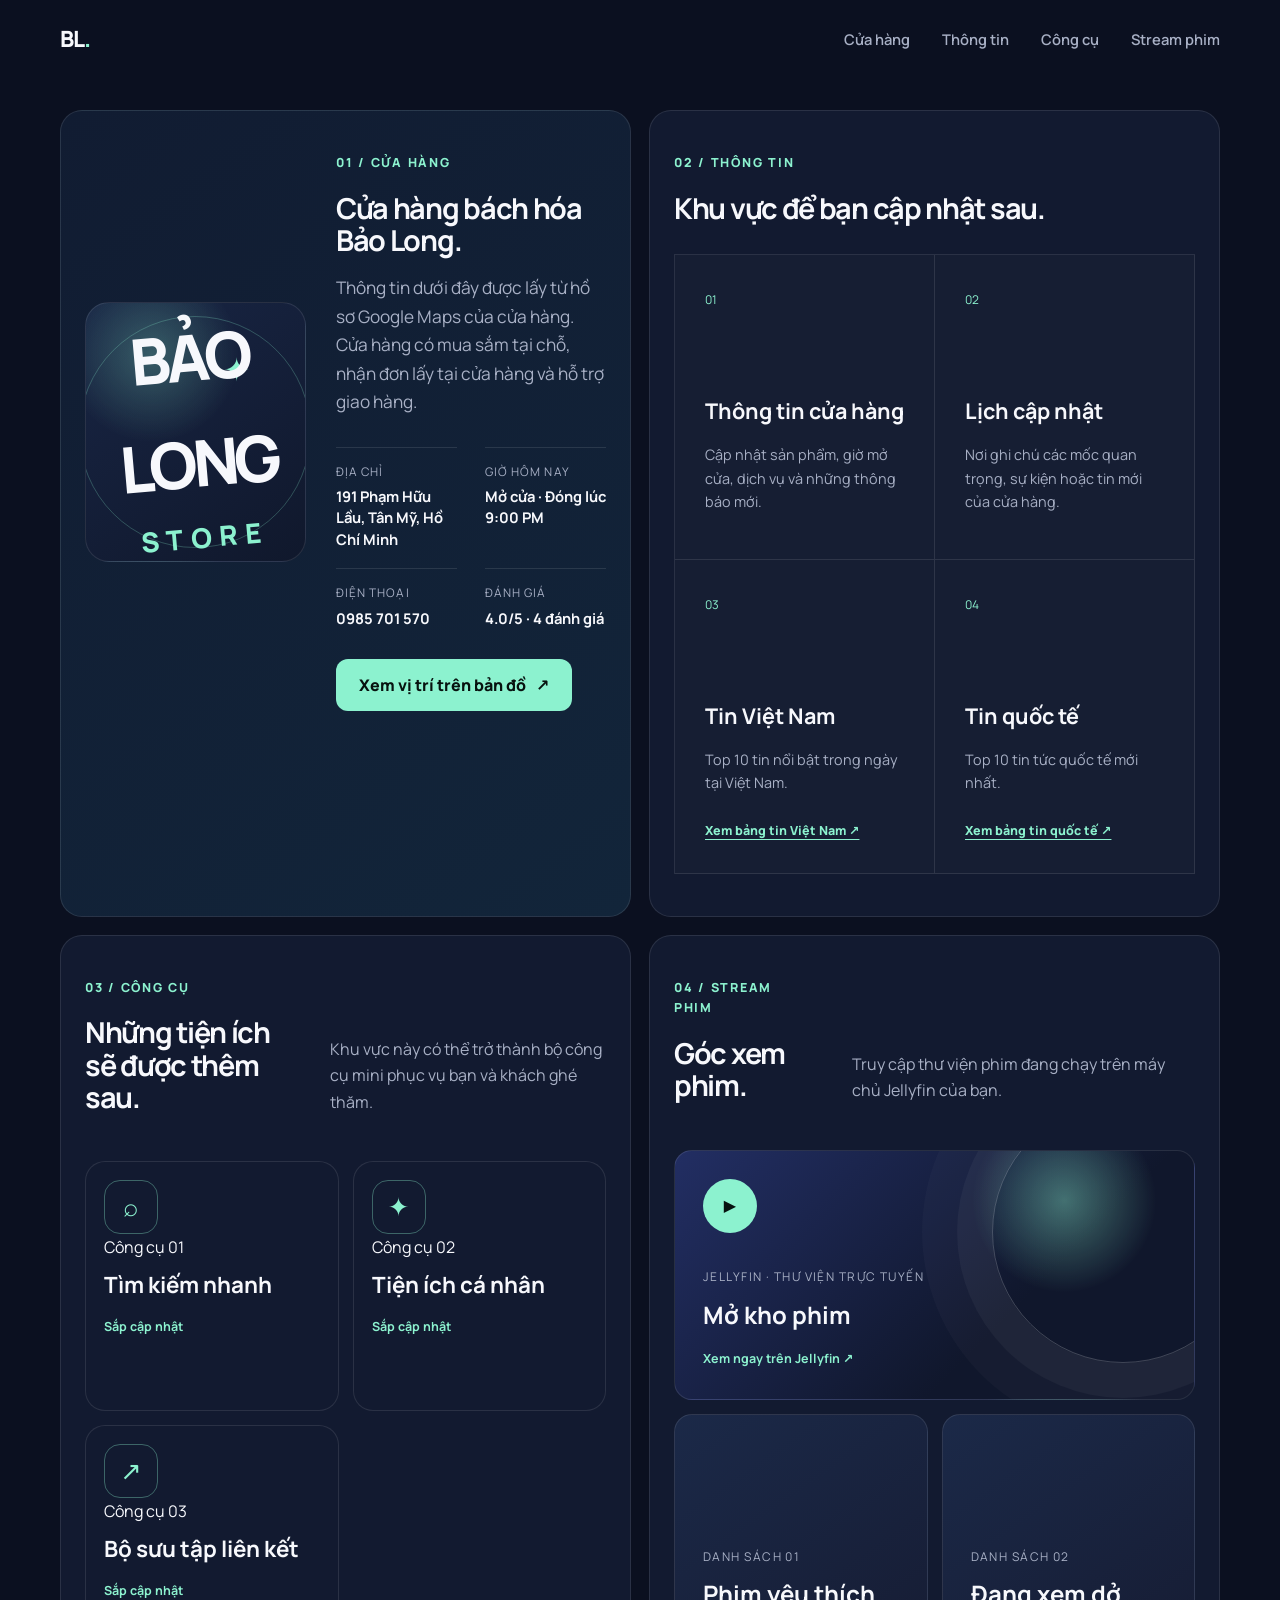
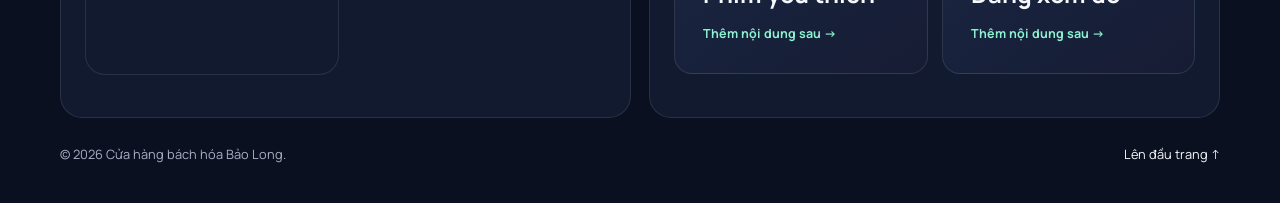
==== commit c01633d1: "add news" ====
--- a/index.html
+++ b/index.html
@@ -58,8 +58,8 @@
         <div class="skills-grid">
           <article class="skill-card reveal"><span>01</span><h3>Thông tin cửa hàng</h3><p>Cập nhật sản phẩm, giờ mở cửa, dịch vụ và những thông báo mới.</p></article>
           <article class="skill-card reveal"><span>02</span><h3>Lịch cập nhật</h3><p>Nơi ghi chú các mốc quan trọng, sự kiện hoặc tin mới của cửa hàng.</p></article>
-          <article class="skill-card reveal"><span>03</span><h3>Tin Việt Nam</h3><p>Cập nhật những tin nổi bật trong ngày từ Google News.</p><a class="card-link" href="https://news.google.com/?hl=vi&gl=VN&ceid=VN:vi" target="_blank" rel="noopener">Đọc tin Việt Nam ↗</a></article>
-          <article class="skill-card reveal"><span>04</span><h3>Tin quốc tế</h3><p>Theo dõi những tin tức quốc tế mới nhất.</p><a class="card-link" href="https://news.google.com/?hl=en&gl=US&ceid=US:en" target="_blank" rel="noopener">Đọc tin quốc tế ↗</a></article>
+          <article class="skill-card reveal"><span>03</span><h3>Tin Việt Nam</h3><p>Top 10 tin nổi bật trong ngày tại Việt Nam.</p><a class="card-link" href="https://news.bachhoabaolong.com" target="_blank" rel="noopener">Xem bảng tin Việt Nam ↗</a></article>
+          <article class="skill-card reveal"><span>04</span><h3>Tin quốc tế</h3><p>Top 10 tin tức quốc tế mới nhất.</p><a class="card-link" href="https://news.bachhoabaolong.com" target="_blank" rel="noopener">Xem bảng tin quốc tế ↗</a></article>
         </div>
       </div>
     </section>
